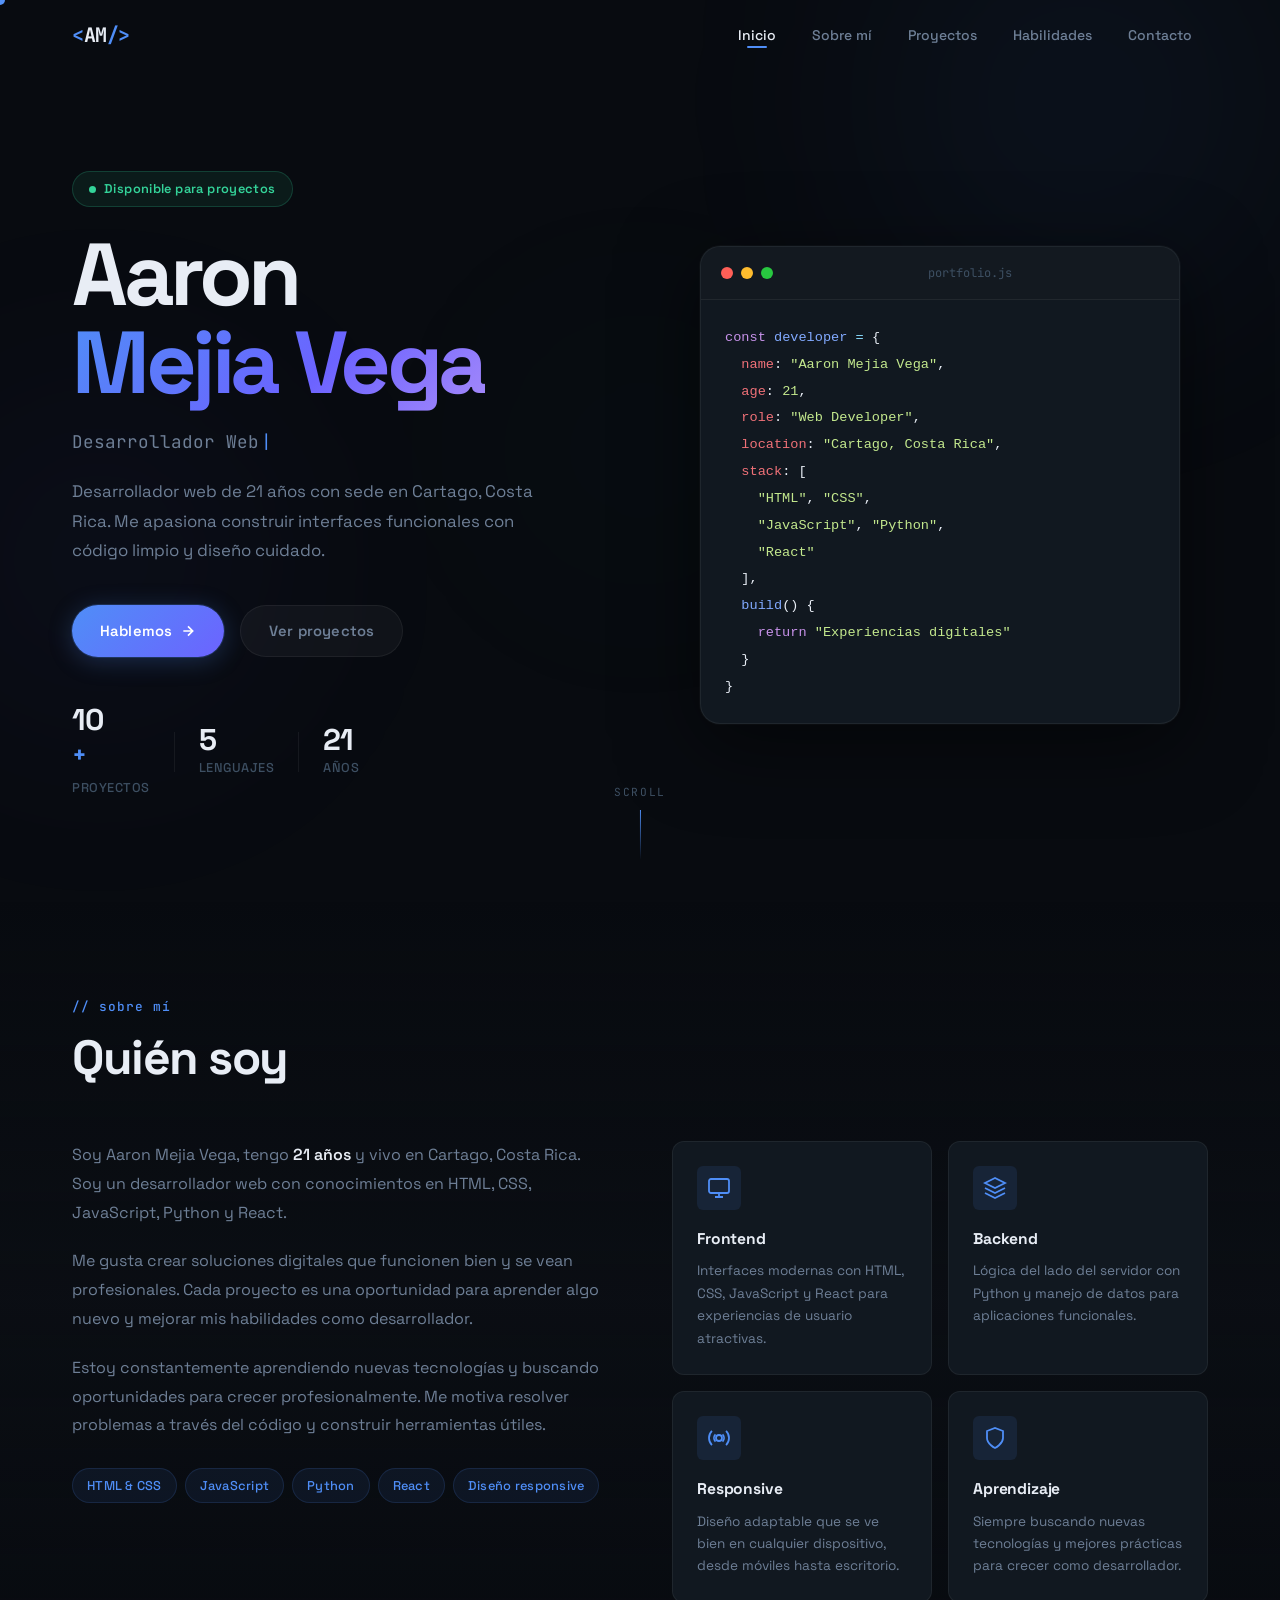
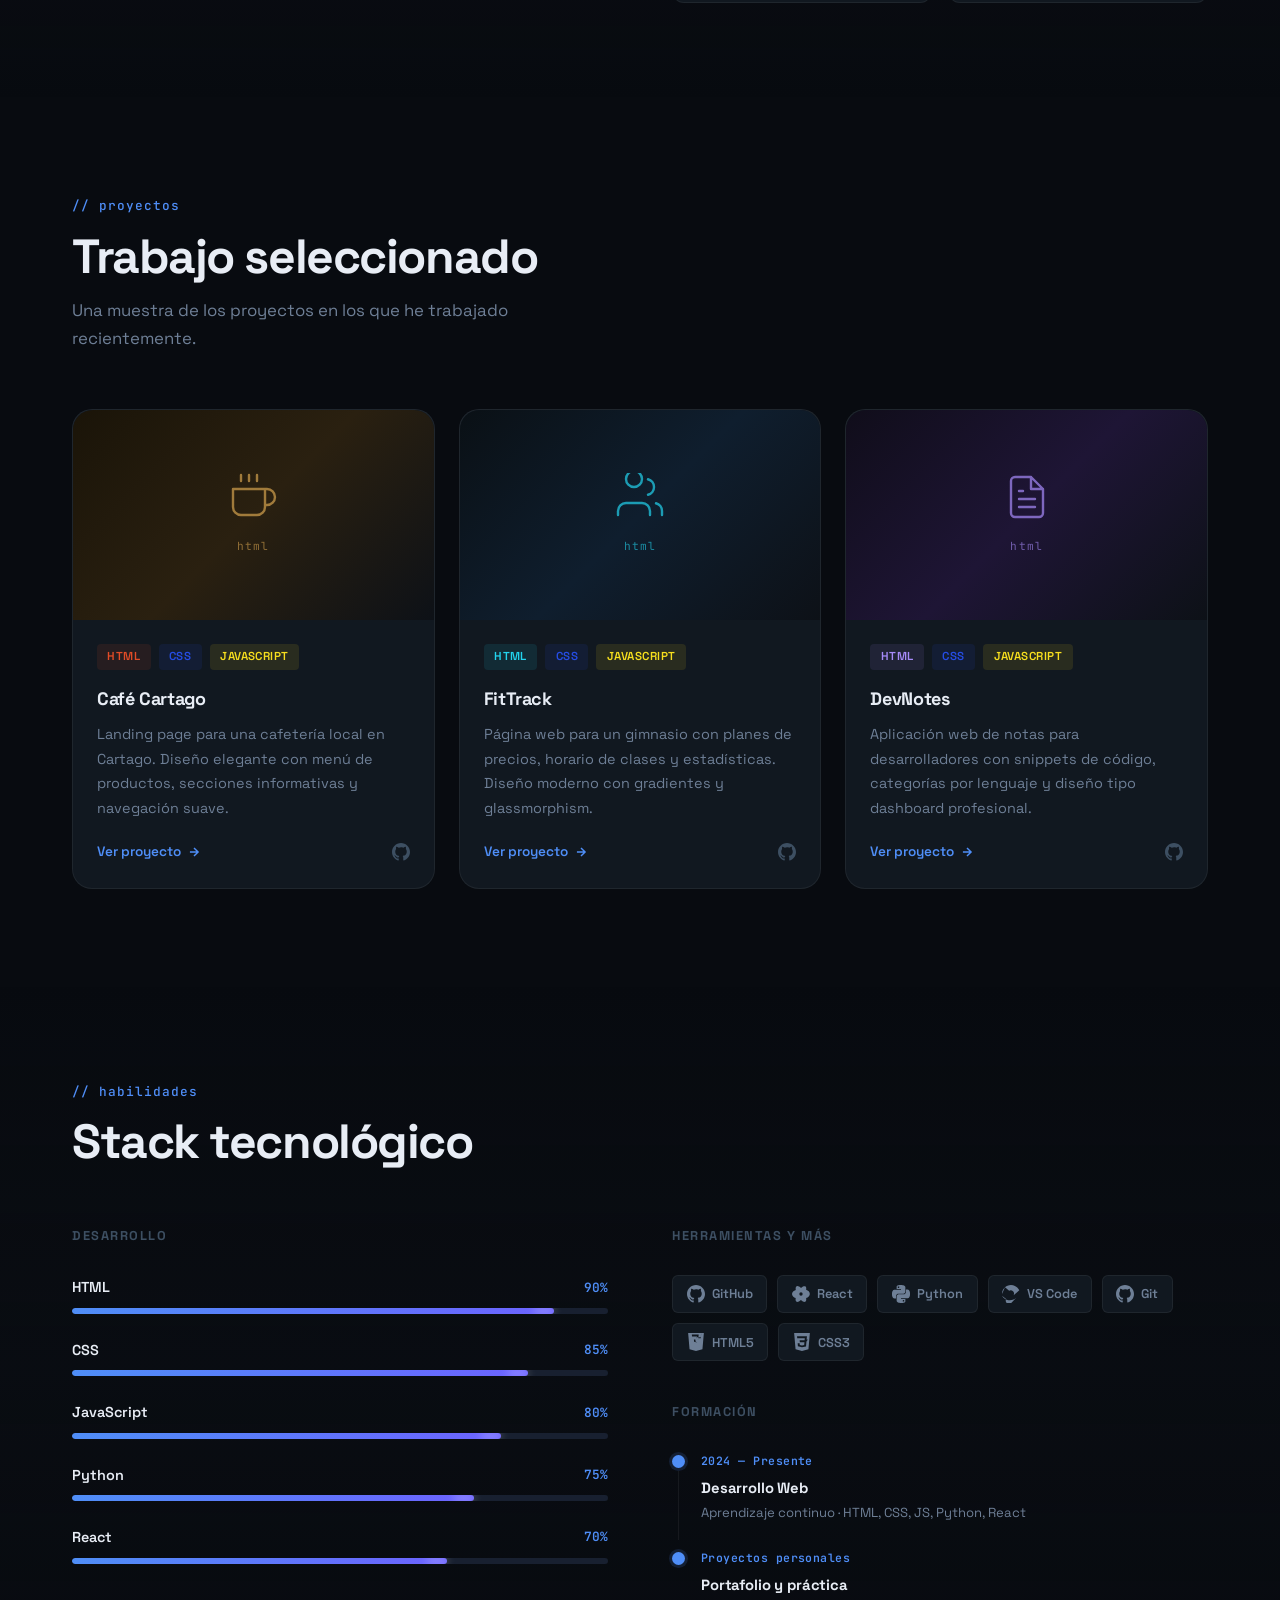
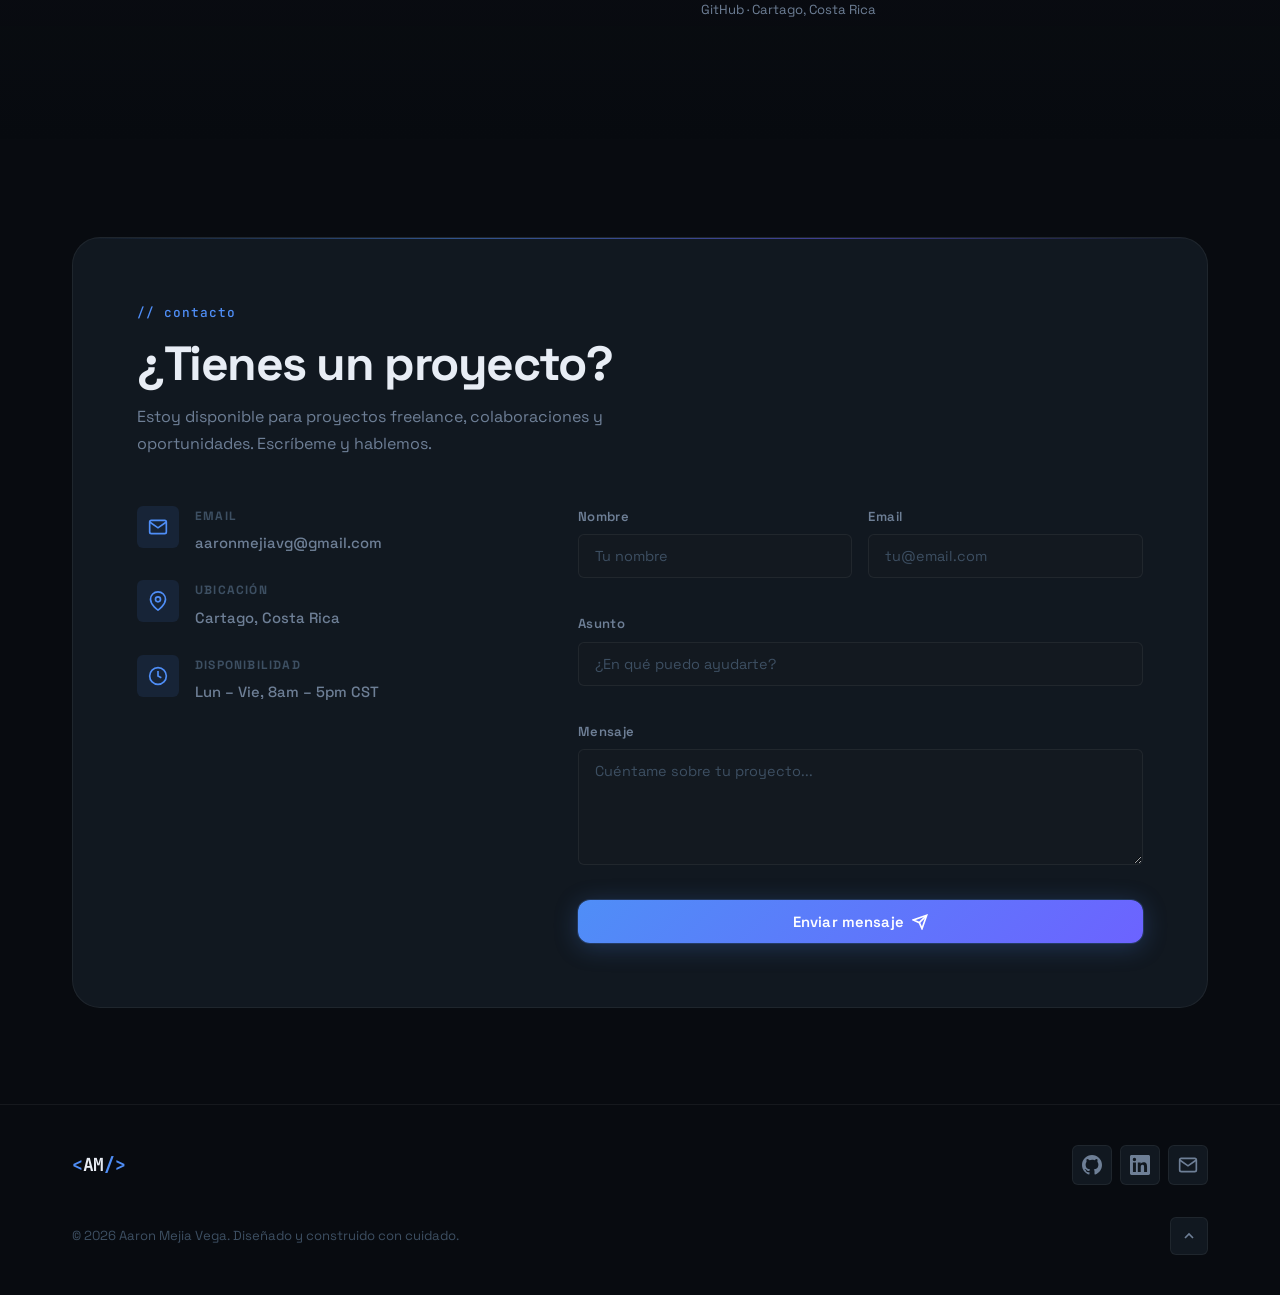
==== index.html @ 4cb300b3 "Add files via upload" ====
<!DOCTYPE html>
<html lang="es">
<head>
  <meta charset="UTF-8" />
  <meta name="viewport" content="width=device-width, initial-scale=1.0" />
  <meta name="description" content="Portafolio profesional de Aaron Mejia Vega — Desarrollador Web con experiencia en HTML, CSS, JavaScript, Python y React." />
  <meta property="og:title" content="Aaron Mejia Vega — Desarrollador Web" />
  <meta property="og:description" content="Portafolio profesional de Aaron Mejia Vega — Desarrollador Web." />
  <meta property="og:type" content="website" />
  <title>Aaron Mejia Vega — Desarrollador Web</title>
  <link rel="preconnect" href="https://fonts.googleapis.com" />
  <link rel="preconnect" href="https://fonts.gstatic.com" crossorigin />
  <link href="https://fonts.googleapis.com/css2?family=Space+Grotesk:wght@300;400;500;600;700&family=JetBrains+Mono:wght@400;500;700&display=swap" rel="stylesheet" />
  <link rel="stylesheet" href="styles.css" />
</head>
<body>

  <div class="cursor" id="cursor"></div>
  <div class="cursor-trail" id="cursorTrail"></div>

  <div class="bg-orbs" aria-hidden="true">
    <div class="orb orb-1"></div>
    <div class="orb orb-2"></div>
    <div class="orb orb-3"></div>
  </div>

  <nav class="navbar" id="navbar">
    <div class="nav-container">
      <a href="#inicio" class="nav-logo">
        <span class="logo-bracket">&lt;</span>AM<span class="logo-bracket">/&gt;</span>
      </a>
      <button class="nav-toggle" id="navToggle" aria-label="Abrir menú">
        <span></span><span></span><span></span>
      </button>
      <ul class="nav-links" id="navLinks">
        <li><a href="#inicio" class="nav-link active" data-section="inicio">Inicio</a></li>
        <li><a href="#sobre-mi" class="nav-link" data-section="sobre-mi">Sobre mí</a></li>
        <li><a href="#proyectos" class="nav-link" data-section="proyectos">Proyectos</a></li>
        <li><a href="#habilidades" class="nav-link" data-section="habilidades">Habilidades</a></li>
        <li><a href="#contacto" class="nav-link" data-section="contacto">Contacto</a></li>
      </ul>
    </div>
  </nav>

  <section class="hero" id="inicio">
    <div class="hero-content">
      <div class="hero-badge reveal-up" style="--delay: 0.1s">
        <span class="badge-dot"></span>
        Disponible para proyectos
      </div>
      <h1 class="hero-title reveal-up" style="--delay: 0.2s">
        Aaron<br />
        <span class="gradient-text">Mejia Vega</span>
      </h1>
      <p class="hero-subtitle reveal-up" style="--delay: 0.35s">
        <span class="typed-text" id="typedText"></span>
        <span class="cursor-blink">|</span>
      </p>
      <p class="hero-description reveal-up" style="--delay: 0.5s">
        Desarrollador web de 21 años con sede en Cartago, Costa Rica. Me apasiona construir interfaces funcionales con código limpio y diseño cuidado.
      </p>
      <div class="hero-actions reveal-up" style="--delay: 0.65s">
        <a href="#contacto" class="btn btn-primary">
          <span>Hablemos</span>
          <svg width="16" height="16" viewBox="0 0 24 24" fill="none" stroke="currentColor" stroke-width="2.5"><path d="M5 12h14M12 5l7 7-7 7"/></svg>
        </a>
        <a href="#proyectos" class="btn btn-ghost">Ver proyectos</a>
      </div>
      <div class="hero-stats reveal-up" style="--delay: 0.8s">
        <div class="stat">
          <span class="stat-number" data-target="10">0</span><span class="stat-plus">+</span>
          <span class="stat-label">Proyectos</span>
        </div>
        <div class="stat-divider"></div>
        <div class="stat">
          <span class="stat-number" data-target="5">0</span>
          <span class="stat-label">Lenguajes</span>
        </div>
        <div class="stat-divider"></div>
        <div class="stat">
          <span class="stat-number" data-target="21">0</span>
          <span class="stat-label">Años</span>
        </div>
      </div>
    </div>
    <div class="hero-visual reveal-right" style="--delay: 0.3s">
      <div class="code-window">
        <div class="window-bar">
          <span class="window-dot red"></span>
          <span class="window-dot yellow"></span>
          <span class="window-dot green"></span>
          <span class="window-title">portfolio.js</span>
        </div>
        <div class="window-body">
          <pre class="code-block"><code><span class="code-kw">const</span> <span class="code-var">developer</span> <span class="code-op">=</span> {
  <span class="code-key">name</span>: <span class="code-str">"Aaron Mejia Vega"</span>,
  <span class="code-key">age</span>: <span class="code-str">21</span>,
  <span class="code-key">role</span>: <span class="code-str">"Web Developer"</span>,
  <span class="code-key">location</span>: <span class="code-str">"Cartago, Costa Rica"</span>,
  <span class="code-key">stack</span>: [
    <span class="code-str">"HTML"</span>, <span class="code-str">"CSS"</span>,
    <span class="code-str">"JavaScript"</span>, <span class="code-str">"Python"</span>,
    <span class="code-str">"React"</span>
  ],
  <span class="code-fn">build</span>() {
    <span class="code-kw">return</span> <span class="code-str">"Experiencias digitales"</span>
  }
}</code></pre>
        </div>
      </div>
    </div>
    <div class="hero-scroll-indicator" aria-hidden="true">
      <span>Scroll</span>
      <div class="scroll-line"></div>
    </div>
  </section>

  <section class="about section" id="sobre-mi">
    <div class="container">
      <div class="section-header reveal-up">
        <span class="section-tag">// sobre mí</span>
        <h2 class="section-title">Quién soy</h2>
      </div>
      <div class="about-grid">
        <div class="about-text reveal-left">
          <p>
            Soy Aaron Mejia Vega, tengo <strong>21 años</strong> y vivo en Cartago, Costa Rica. Soy un desarrollador web con conocimientos en HTML, CSS, JavaScript, Python y React.
          </p>
          <p>
            Me gusta crear soluciones digitales que funcionen bien y se vean profesionales. Cada proyecto es una oportunidad para aprender algo nuevo y mejorar mis habilidades como desarrollador.
          </p>
          <p>
            Estoy constantemente aprendiendo nuevas tecnologías y buscando oportunidades para crecer profesionalmente. Me motiva resolver problemas a través del código y construir herramientas útiles.
          </p>
          <div class="about-tags">
            <span class="tag">HTML & CSS</span>
            <span class="tag">JavaScript</span>
            <span class="tag">Python</span>
            <span class="tag">React</span>
            <span class="tag">Diseño responsive</span>
          </div>
        </div>
        <div class="about-cards reveal-right">
          <div class="about-card">
            <div class="about-card-icon">
              <svg width="24" height="24" viewBox="0 0 24 24" fill="none" stroke="currentColor" stroke-width="1.8"><rect x="2" y="3" width="20" height="14" rx="2"/><path d="M8 21h8M12 17v4"/></svg>
            </div>
            <h3>Frontend</h3>
            <p>Interfaces modernas con HTML, CSS, JavaScript y React para experiencias de usuario atractivas.</p>
          </div>
          <div class="about-card">
            <div class="about-card-icon">
              <svg width="24" height="24" viewBox="0 0 24 24" fill="none" stroke="currentColor" stroke-width="1.8"><path d="M12 2L2 7l10 5 10-5-10-5z"/><path d="M2 17l10 5 10-5"/><path d="M2 12l10 5 10-5"/></svg>
            </div>
            <h3>Backend</h3>
            <p>Lógica del lado del servidor con Python y manejo de datos para aplicaciones funcionales.</p>
          </div>
          <div class="about-card">
            <div class="about-card-icon">
              <svg width="24" height="24" viewBox="0 0 24 24" fill="none" stroke="currentColor" stroke-width="1.8"><circle cx="12" cy="12" r="3"/><path d="M19.07 4.93a10 10 0 0 1 0 14.14M4.93 4.93a10 10 0 0 0 0 14.14M15.54 8.46a5 5 0 0 1 0 7.07M8.46 8.46a5 5 0 0 0 0 7.07"/></svg>
            </div>
            <h3>Responsive</h3>
            <p>Diseño adaptable que se ve bien en cualquier dispositivo, desde móviles hasta escritorio.</p>
          </div>
          <div class="about-card">
            <div class="about-card-icon">
              <svg width="24" height="24" viewBox="0 0 24 24" fill="none" stroke="currentColor" stroke-width="1.8"><path d="M12 22s8-4 8-10V5l-8-3-8 3v7c0 6 8 10 8 10z"/></svg>
            </div>
            <h3>Aprendizaje</h3>
            <p>Siempre buscando nuevas tecnologías y mejores prácticas para crecer como desarrollador.</p>
          </div>
        </div>
      </div>
    </div>
  </section>

  <section class="projects section" id="proyectos">
    <div class="container">
      <div class="section-header reveal-up">
        <span class="section-tag">// proyectos</span>
        <h2 class="section-title">Trabajo seleccionado</h2>
        <p class="section-desc">Una muestra de los proyectos en los que he trabajado recientemente.</p>
      </div>
      <div class="projects-grid" id="projectsGrid"></div>
    </div>
  </section>

  <section class="skills section" id="habilidades">
    <div class="container">
      <div class="section-header reveal-up">
        <span class="section-tag">// habilidades</span>
        <h2 class="section-title">Stack tecnológico</h2>
      </div>
      <div class="skills-layout">
        <div class="skills-bars reveal-left">
          <h3 class="skills-group-title">Desarrollo</h3>
          <div class="skill-item">
            <div class="skill-info">
              <span class="skill-name">HTML</span>
              <span class="skill-pct">90%</span>
            </div>
            <div class="skill-bar"><div class="skill-fill" data-width="90"></div></div>
          </div>
          <div class="skill-item">
            <div class="skill-info">
              <span class="skill-name">CSS</span>
              <span class="skill-pct">85%</span>
            </div>
            <div class="skill-bar"><div class="skill-fill" data-width="85"></div></div>
          </div>
          <div class="skill-item">
            <div class="skill-info">
              <span class="skill-name">JavaScript</span>
              <span class="skill-pct">80%</span>
            </div>
            <div class="skill-bar"><div class="skill-fill" data-width="80"></div></div>
          </div>
          <div class="skill-item">
            <div class="skill-info">
              <span class="skill-name">Python</span>
              <span class="skill-pct">75%</span>
            </div>
            <div class="skill-bar"><div class="skill-fill" data-width="75"></div></div>
          </div>
          <div class="skill-item">
            <div class="skill-info">
              <span class="skill-name">React</span>
              <span class="skill-pct">70%</span>
            </div>
            <div class="skill-bar"><div class="skill-fill" data-width="70"></div></div>
          </div>
        </div>
        <div class="skills-icons reveal-right">
          <h3 class="skills-group-title">Herramientas y más</h3>
          <div class="tools-grid">
            <div class="tool-chip">
              <svg width="18" height="18" viewBox="0 0 24 24" fill="currentColor"><path d="M11.998 0C5.373 0 0 5.373 0 12c0 5.303 3.438 9.8 8.207 11.387.6.113.793-.261.793-.577v-2.234c-3.338.726-4.033-1.416-4.033-1.416-.546-1.387-1.333-1.756-1.333-1.756-1.089-.745.083-.729.083-.729 1.205.084 1.839 1.237 1.839 1.237 1.07 1.834 2.807 1.304 3.492.997.107-.775.418-1.305.762-1.604-2.665-.305-5.467-1.334-5.467-5.931 0-1.311.469-2.381 1.236-3.221-.124-.303-.535-1.524.117-3.176 0 0 1.008-.322 3.301 1.23A11.509 11.509 0 0 1 12 5.803c1.02.005 2.047.138 3.006.404 2.291-1.552 3.297-1.23 3.297-1.23.653 1.653.242 2.874.118 3.176.77.84 1.235 1.911 1.235 3.221 0 4.609-2.807 5.624-5.479 5.921.43.372.823 1.102.823 2.222v3.293c0 .319.192.694.801.576C20.566 21.797 24 17.3 24 12c0-6.627-5.373-12-12.002-12z"/></svg>
              GitHub
            </div>
            <div class="tool-chip">
              <svg width="18" height="18" viewBox="0 0 24 24" fill="currentColor"><path d="M14.23 12.004a2.236 2.236 0 0 1-2.235 2.236 2.236 2.236 0 0 1-2.236-2.236 2.236 2.236 0 0 1 2.235-2.236 2.236 2.236 0 0 1 2.236 2.236zm2.648-10.69c-1.346 0-3.107.96-4.888 2.622-1.78-1.653-3.541-2.602-4.887-2.602-.31 0-.6.063-.863.186-1.218.563-1.64 2.382-1.22 4.994C2.195 7.398 0 9.568 0 12.004c0 2.436 2.195 4.606 4.92 5.49-.42 2.613 0 4.43 1.22 4.995.263.123.553.186.863.186 1.346 0 3.107-.96 4.888-2.622 1.78 1.653 3.541 2.602 4.887 2.602.31 0 .6-.063.863-.186 1.218-.564 1.64-2.382 1.22-4.995 2.725-.884 4.92-3.054 4.92-5.49 0-2.436-2.195-4.606-4.92-5.49.42-2.612 0-4.43-1.22-4.994a1.906 1.906 0 0 0-.863-.186z"/></svg>
              React
            </div>
            <div class="tool-chip">
              <svg width="18" height="18" viewBox="0 0 24 24" fill="currentColor"><path d="M14.25.18l.9.2.73.26.59.3.45.32.34.34.25.34.16.33.1.3.04.26.02.2-.01.13V8.5l-.05.63-.13.55-.21.46-.26.38-.3.31-.33.25-.35.19-.35.14-.33.1-.3.07-.26.04-.21.02H8.77l-.69.05-.59.14-.5.22-.41.27-.33.32-.27.35-.2.36-.15.37-.1.35-.07.32-.04.27-.02.21v3.06H3.17l-.21-.03-.28-.07-.32-.12-.35-.18-.36-.26-.36-.36-.35-.46-.32-.59-.28-.73-.21-.88-.14-1.05-.05-1.23.06-1.22.16-1.04.24-.87.32-.71.36-.57.4-.44.42-.33.42-.24.4-.16.36-.1.32-.05.24-.01h.16l.06.01h8.16v-.83H6.18l-.01-2.75-.02-.37.05-.34.11-.31.17-.28.25-.26.31-.23.38-.2.44-.18.51-.15.58-.12.64-.1.71-.06.77-.04.84-.02 1.27.05zm-6.3 1.98l-.23.33-.08.41.08.41.23.34.33.22.41.09.41-.09.33-.22.23-.34.08-.41-.08-.41-.23-.33-.33-.22-.41-.09-.41.09zm13.09 3.95l.28.06.32.12.35.18.36.27.36.35.35.47.32.59.28.73.21.88.14 1.04.05 1.23-.06 1.23-.16 1.04-.24.86-.32.71-.36.57-.4.45-.42.33-.42.24-.4.16-.36.09-.32.05-.24.02-.16-.01h-8.22v.82h5.84l.01 2.76.02.36-.05.34-.11.31-.17.29-.25.25-.31.24-.38.2-.44.17-.51.15-.58.13-.64.09-.71.07-.77.04-.84.01-1.27-.04-1.07-.14-.9-.2-.73-.25-.59-.3-.45-.33-.34-.34-.25-.34-.16-.33-.1-.3-.04-.25-.02-.2.01-.13v-5.34l.05-.64.13-.54.21-.46.26-.38.3-.32.33-.24.35-.2.35-.14.33-.1.3-.06.26-.04.21-.02.13-.01h5.84l.69-.05.59-.14.5-.21.41-.28.33-.32.27-.35.2-.36.15-.36.1-.35.07-.32.04-.28.02-.21V6.07h2.09l.14.01zm-6.47 14.25l-.23.33-.08.41.08.41.23.33.33.23.41.08.41-.08.33-.23.23-.33.08-.41-.08-.41-.23-.33-.33-.23-.41-.08-.41.08z"/></svg>
              Python
            </div>
            <div class="tool-chip">
              <svg width="18" height="18" viewBox="0 0 24 24" fill="currentColor"><path d="M0 12C0 5.373 5.373 0 12 0c4.873 0 9.067 2.904 11.08 7.077l-7.58 6.548a4.5 4.5 0 0 0-5.986-6.084l-5.514-4.54zm.02 2.186l5.509 4.537a4.5 4.5 0 0 0 5.986 6.092L19.075 16.86A12 12 0 0 1 0 14.186z"/></svg>
              VS Code
            </div>
            <div class="tool-chip">
              <svg width="18" height="18" viewBox="0 0 24 24" fill="currentColor"><path d="M12 0C5.374 0 0 5.373 0 12c0 5.302 3.438 9.8 8.207 11.387.599.111.793-.261.793-.577v-2.234c-3.338.726-4.033-1.416-4.033-1.416-.546-1.387-1.333-1.756-1.333-1.756-1.089-.745.083-.729.083-.729 1.205.084 1.839 1.237 1.839 1.237 1.07 1.834 2.807 1.304 3.492.997.107-.775.418-1.305.762-1.604-2.665-.305-5.467-1.334-5.467-5.931 0-1.311.469-2.381 1.236-3.221-.124-.303-.535-1.524.117-3.176 0 0 1.008-.322 3.301 1.23A11.509 11.509 0 0 1 12 5.803c1.02.005 2.047.138 3.006.404 2.291-1.552 3.297-1.23 3.297-1.23.653 1.653.242 2.874.118 3.176.77.84 1.235 1.911 1.235 3.221 0 4.609-2.807 5.624-5.479 5.921.43.372.823 1.102.823 2.222v3.293c0 .319.192.694.801.576C20.566 21.797 24 17.3 24 12c0-6.627-5.373-12-12-12z"/></svg>
              Git
            </div>
            <div class="tool-chip">
              <svg width="18" height="18" viewBox="0 0 24 24" fill="currentColor"><path d="M1.5 0h21l-1.91 21.563L11.977 24l-8.564-2.438L1.5 0zm7.031 9.75l-.232-2.718 10.059.003.07-.757.519-5.773-.076-.054H6.312l.373 4.05h6.65l-.272 2.97H9.091l.365 4.326 2.562.694.026-.008 2.643-.731.271-3.287h-4.032l-.126-1.485 4.312.001.462-5.03H5.186l-.19-2.216H18.932l-.082.91-.454 5.106H12.79l.213 2.41 2.985.825 2.943-.825.349-3.89h1.894l-.648 7.343-4.538 1.272-4.526-1.272-.278-3.1H9.091z"/></svg>
              HTML5
            </div>
            <div class="tool-chip">
              <svg width="18" height="18" viewBox="0 0 24 24" fill="currentColor"><path d="M1.5 0h21l-1.91 21.563L11.977 24l-8.565-2.438L1.5 0zm17.09 4.413L5.41 4.41l.213 2.622 10.125.002-.255 2.716h-6.64l.24 2.573h6.182l-.366 3.523-2.91.804-2.956-.81-.188-2.11h-2.61l.29 3.855L12 19.002l5.355-1.12.564-6.468 1.055-1.196.2-2.268-1.054 1.093z"/></svg>
              CSS3
            </div>
          </div>
          <div class="experience-timeline">
            <h3 class="skills-group-title" style="margin-top: 2rem;">Formación</h3>
            <div class="timeline-item">
              <div class="timeline-dot"></div>
              <div class="timeline-content">
                <span class="timeline-date">2024 — Presente</span>
                <h4>Desarrollo Web</h4>
                <p>Aprendizaje continuo · HTML, CSS, JS, Python, React</p>
              </div>
            </div>
            <div class="timeline-item">
              <div class="timeline-dot"></div>
              <div class="timeline-content">
                <span class="timeline-date">Proyectos personales</span>
                <h4>Portafolio y práctica</h4>
                <p>GitHub · Cartago, Costa Rica</p>
              </div>
            </div>
          </div>
        </div>
      </div>
    </div>
  </section>

  <section class="contact section" id="contacto">
    <div class="container">
      <div class="contact-wrapper reveal-up">
        <div class="contact-header">
          <span class="section-tag">// contacto</span>
          <h2 class="section-title">¿Tienes un proyecto?</h2>
          <p class="contact-desc">Estoy disponible para proyectos freelance, colaboraciones y oportunidades. Escríbeme y hablemos.</p>
        </div>
        <div class="contact-grid">
          <div class="contact-info">
            <div class="contact-item">
              <div class="contact-icon">
                <svg width="20" height="20" viewBox="0 0 24 24" fill="none" stroke="currentColor" stroke-width="2"><path d="M4 4h16c1.1 0 2 .9 2 2v12c0 1.1-.9 2-2 2H4c-1.1 0-2-.9-2-2V6c0-1.1.9-2 2-2z"/><polyline points="22,6 12,13 2,6"/></svg>
              </div>
              <div>
                <span class="contact-label">Email</span>
                <a href="mailto:aaronmejiavg@gmail.com" class="contact-value">aaronmejiavg@gmail.com</a>
              </div>
            </div>
            <div class="contact-item">
              <div class="contact-icon">
                <svg width="20" height="20" viewBox="0 0 24 24" fill="none" stroke="currentColor" stroke-width="2"><path d="M21 10c0 7-9 13-9 13s-9-6-9-13a9 9 0 0 1 18 0z"/><circle cx="12" cy="10" r="3"/></svg>
              </div>
              <div>
                <span class="contact-label">Ubicación</span>
                <span class="contact-value">Cartago, Costa Rica</span>
              </div>
            </div>
            <div class="contact-item">
              <div class="contact-icon">
                <svg width="20" height="20" viewBox="0 0 24 24" fill="none" stroke="currentColor" stroke-width="2"><circle cx="12" cy="12" r="10"/><polyline points="12 6 12 12 16 14"/></svg>
              </div>
              <div>
                <span class="contact-label">Disponibilidad</span>
                <span class="contact-value">Lun – Vie, 8am – 5pm CST</span>
              </div>
            </div>
          </div>
          <form class="contact-form" id="contactForm" novalidate>
            <div class="form-row">
              <div class="form-group">
                <label for="name">Nombre</label>
                <input type="text" id="name" name="name" placeholder="Tu nombre" required />
                <span class="field-error" id="nameError"></span>
              </div>
              <div class="form-group">
                <label for="email">Email</label>
                <input type="email" id="email" name="email" placeholder="tu@email.com" required />
                <span class="field-error" id="emailError"></span>
              </div>
            </div>
            <div class="form-group">
              <label for="subject">Asunto</label>
              <input type="text" id="subject" name="subject" placeholder="¿En qué puedo ayudarte?" required />
              <span class="field-error" id="subjectError"></span>
            </div>
            <div class="form-group">
              <label for="message">Mensaje</label>
              <textarea id="message" name="message" rows="5" placeholder="Cuéntame sobre tu proyecto..." required></textarea>
              <span class="field-error" id="messageError"></span>
            </div>
            <button type="submit" class="btn btn-primary btn-full" id="submitBtn">
              <span>Enviar mensaje</span>
              <svg width="16" height="16" viewBox="0 0 24 24" fill="none" stroke="currentColor" stroke-width="2.5"><line x1="22" y1="2" x2="11" y2="13"/><polygon points="22 2 15 22 11 13 2 9 22 2"/></svg>
            </button>
            <div class="form-success" id="formSuccess">
              <svg width="20" height="20" viewBox="0 0 24 24" fill="none" stroke="currentColor" stroke-width="2.5"><polyline points="20 6 9 17 4 12"/></svg>
              Mensaje enviado — te respondo pronto.
            </div>
          </form>
        </div>
      </div>
    </div>
  </section>

  <footer class="footer">
    <div class="container">
      <div class="footer-top">
        <a href="#inicio" class="nav-logo footer-logo">
          <span class="logo-bracket">&lt;</span>AM<span class="logo-bracket">/&gt;</span>
        </a>
        <div class="footer-socials">
          <a href="https://github.com/MercuGmes" target="_blank" rel="noopener noreferrer" class="social-link" aria-label="GitHub">
            <svg width="20" height="20" viewBox="0 0 24 24" fill="currentColor"><path d="M11.998 0C5.373 0 0 5.373 0 12c0 5.303 3.438 9.8 8.207 11.387.6.113.793-.261.793-.577v-2.234c-3.338.726-4.033-1.416-4.033-1.416-.546-1.387-1.333-1.756-1.333-1.756-1.089-.745.083-.729.083-.729 1.205.084 1.839 1.237 1.839 1.237 1.07 1.834 2.807 1.304 3.492.997.107-.775.418-1.305.762-1.604-2.665-.305-5.467-1.334-5.467-5.931 0-1.311.469-2.381 1.236-3.221-.124-.303-.535-1.524.117-3.176 0 0 1.008-.322 3.301 1.23A11.509 11.509 0 0 1 12 5.803c1.02.005 2.047.138 3.006.404 2.291-1.552 3.297-1.23 3.297-1.23.653 1.653.242 2.874.118 3.176.77.84 1.235 1.911 1.235 3.221 0 4.609-2.807 5.624-5.479 5.921.43.372.823 1.102.823 2.222v3.293c0 .319.192.694.801.576C20.566 21.797 24 17.3 24 12c0-6.627-5.373-12-12.002-12z"/></svg>
          </a>
          <a href="https://www.linkedin.com/in/aaron-mejia-vega/" target="_blank" rel="noopener noreferrer" class="social-link" aria-label="LinkedIn">
            <svg width="20" height="20" viewBox="0 0 24 24" fill="currentColor"><path d="M20.447 20.452h-3.554v-5.569c0-1.328-.027-3.037-1.852-3.037-1.853 0-2.136 1.445-2.136 2.939v5.667H9.351V9h3.414v1.561h.046c.477-.9 1.637-1.85 3.37-1.85 3.601 0 4.267 2.37 4.267 5.455v6.286zM5.337 7.433a2.062 2.062 0 0 1-2.063-2.065 2.064 2.064 0 1 1 2.063 2.065zm1.782 13.019H3.555V9h3.564v11.452zM22.225 0H1.771C.792 0 0 .774 0 1.729v20.542C0 23.227.792 24 1.771 24h20.451C23.2 24 24 23.227 24 22.271V1.729C24 .774 23.2 0 22.222 0h.003z"/></svg>
          </a>
          <a href="mailto:aaronmejiavg@gmail.com" class="social-link" aria-label="Email">
            <svg width="20" height="20" viewBox="0 0 24 24" fill="none" stroke="currentColor" stroke-width="2"><path d="M4 4h16c1.1 0 2 .9 2 2v12c0 1.1-.9 2-2 2H4c-1.1 0-2-.9-2-2V6c0-1.1.9-2 2-2z"/><polyline points="22,6 12,13 2,6"/></svg>
          </a>
        </div>
      </div>
      <div class="footer-bottom">
        <p class="footer-copy">© 2026 Aaron Mejia Vega. Diseñado y construido con cuidado.</p>
        <a href="#inicio" class="back-to-top" id="backToTop" aria-label="Volver al inicio">
          <svg width="16" height="16" viewBox="0 0 24 24" fill="none" stroke="currentColor" stroke-width="2.5"><path d="M18 15l-6-6-6 6"/></svg>
        </a>
      </div>
    </div>
  </footer>

  <script src="script.js"></script>
</body>
</html>
---- styles.css ----
/* ========================================
   VARIABLES & RESET
======================================== */
:root {
  --bg: #080b10;
  --bg-2: #0d1117;
  --bg-3: #131920;
  --surface: #111820;
  --surface-2: #182030;
  --border: rgba(255, 255, 255, 0.06);
  --border-hover: rgba(255, 255, 255, 0.12);
  --text: #e8edf5;
  --text-muted: #6e7f96;
  --text-subtle: #3d4f62;
  --accent: #4f8ef7;
  --accent-2: #6c63ff;
  --accent-glow: rgba(79, 142, 247, 0.25);
  --accent-glow-2: rgba(108, 99, 255, 0.2);
  --green: #34d399;
  --font-sans: 'Space Grotesk', system-ui, sans-serif;
  --font-mono: 'JetBrains Mono', monospace;
  --radius-sm: 6px;
  --radius: 12px;
  --radius-lg: 20px;
  --radius-xl: 28px;
  --transition: 0.3s cubic-bezier(0.4, 0, 0.2, 1);
  --transition-spring: 0.5s cubic-bezier(0.34, 1.56, 0.64, 1);
  --nav-h: 70px;
}

*, *::before, *::after {
  box-sizing: border-box;
  margin: 0;
  padding: 0;
}

html {
  scroll-behavior: smooth;
  -webkit-text-size-adjust: 100%;
}

body {
  background-color: var(--bg);
  color: var(--text);
  font-family: var(--font-sans);
  font-size: 16px;
  line-height: 1.7;
  overflow-x: hidden;
  cursor: none;
}

@media (hover: none) and (pointer: coarse) {
  body { cursor: auto; }
}

a { color: inherit; text-decoration: none; }
img { max-width: 100%; display: block; }
button { font-family: inherit; cursor: none; }
ul { list-style: none; }

/* ========================================
   CUSTOM CURSOR
======================================== */
.cursor {
  position: fixed;
  width: 10px;
  height: 10px;
  background: var(--accent);
  border-radius: 50%;
  pointer-events: none;
  z-index: 9999;
  transform: translate(-50%, -50%);
  transition: width 0.2s, height 0.2s, background 0.2s, opacity 0.2s;
  mix-blend-mode: screen;
}

.cursor-trail {
  position: fixed;
  width: 36px;
  height: 36px;
  border: 1.5px solid rgba(79, 142, 247, 0.4);
  border-radius: 50%;
  pointer-events: none;
  z-index: 9998;
  transform: translate(-50%, -50%);
  transition: transform 0.15s ease, width 0.25s, height 0.25s, border-color 0.25s;
}

.cursor.hover {
  width: 14px;
  height: 14px;
  background: var(--accent-2);
}

.cursor-trail.hover {
  width: 52px;
  height: 52px;
  border-color: rgba(108, 99, 255, 0.5);
}

/* ========================================
   BACKGROUND ORBS
======================================== */
.bg-orbs {
  position: fixed;
  inset: 0;
  pointer-events: none;
  z-index: 0;
  overflow: hidden;
}

.orb {
  position: absolute;
  border-radius: 50%;
  filter: blur(120px);
  opacity: 0.5;
  animation: orbFloat 20s ease-in-out infinite;
}

.orb-1 {
  width: 600px;
  height: 600px;
  background: radial-gradient(circle, rgba(79, 142, 247, 0.18) 0%, transparent 70%);
  top: -200px;
  right: -100px;
  animation-delay: 0s;
  animation-duration: 22s;
}

.orb-2 {
  width: 500px;
  height: 500px;
  background: radial-gradient(circle, rgba(108, 99, 255, 0.15) 0%, transparent 70%);
  bottom: 10%;
  left: -150px;
  animation-delay: -8s;
  animation-duration: 26s;
}

.orb-3 {
  width: 400px;
  height: 400px;
  background: radial-gradient(circle, rgba(52, 211, 153, 0.08) 0%, transparent 70%);
  top: 50%;
  left: 50%;
  transform: translate(-50%, -50%);
  animation-delay: -15s;
  animation-duration: 30s;
}

@keyframes orbFloat {
  0%, 100% { transform: translate(0, 0) scale(1); }
  25% { transform: translate(30px, -40px) scale(1.05); }
  50% { transform: translate(-20px, 30px) scale(0.95); }
  75% { transform: translate(40px, 20px) scale(1.02); }
}

/* ========================================
   NAVBAR
======================================== */
.navbar {
  position: fixed;
  top: 0;
  left: 0;
  right: 0;
  z-index: 1000;
  height: var(--nav-h);
  display: flex;
  align-items: center;
  transition: background var(--transition), border-color var(--transition), box-shadow var(--transition);
}

.navbar.scrolled {
  background: rgba(8, 11, 16, 0.7);
  backdrop-filter: blur(20px) saturate(180%);
  -webkit-backdrop-filter: blur(20px) saturate(180%);
  border-bottom: 1px solid var(--border);
  box-shadow: 0 1px 40px rgba(0,0,0,0.4);
}

.nav-container {
  width: 100%;
  max-width: 1200px;
  margin: 0 auto;
  padding: 0 2rem;
  display: flex;
  align-items: center;
  justify-content: space-between;
}

.nav-logo {
  font-family: var(--font-mono);
  font-size: 1.25rem;
  font-weight: 700;
  color: var(--text);
  letter-spacing: -0.02em;
  transition: color var(--transition);
}

.nav-logo:hover { color: var(--accent); }

.logo-bracket {
  color: var(--accent);
}

.nav-links {
  display: flex;
  align-items: center;
  gap: 0.25rem;
}

.nav-link {
  font-size: 0.875rem;
  font-weight: 500;
  color: var(--text-muted);
  padding: 0.5rem 1rem;
  border-radius: var(--radius-sm);
  transition: color var(--transition), background var(--transition);
  position: relative;
}

.nav-link::after {
  content: '';
  position: absolute;
  bottom: 4px;
  left: 50%;
  transform: translateX(-50%);
  width: 0;
  height: 2px;
  background: var(--accent);
  border-radius: 2px;
  transition: width var(--transition);
}

.nav-link:hover,
.nav-link.active {
  color: var(--text);
}

.nav-link.active::after {
  width: 20px;
}

.nav-toggle {
  display: none;
  flex-direction: column;
  gap: 5px;
  background: none;
  border: none;
  padding: 6px;
}

.nav-toggle span {
  display: block;
  width: 22px;
  height: 2px;
  background: var(--text);
  border-radius: 2px;
  transition: var(--transition);
}

.nav-toggle.open span:nth-child(1) { transform: rotate(45deg) translate(5px, 5px); }
.nav-toggle.open span:nth-child(2) { opacity: 0; transform: scaleX(0); }
.nav-toggle.open span:nth-child(3) { transform: rotate(-45deg) translate(5px, -5px); }

/* ========================================
   BUTTONS
======================================== */
.btn {
  display: inline-flex;
  align-items: center;
  gap: 8px;
  padding: 0.75rem 1.75rem;
  border-radius: 50px;
  font-family: var(--font-sans);
  font-size: 0.925rem;
  font-weight: 600;
  border: none;
  cursor: none;
  transition: all var(--transition);
  position: relative;
  overflow: hidden;
  white-space: nowrap;
  letter-spacing: 0.01em;
}

.btn::before {
  content: '';
  position: absolute;
  inset: 0;
  background: rgba(255,255,255,0);
  transition: background var(--transition);
}

.btn:hover::before {
  background: rgba(255,255,255,0.06);
}

.btn-primary {
  background: linear-gradient(135deg, var(--accent) 0%, var(--accent-2) 100%);
  color: #fff;
  box-shadow: 0 4px 24px var(--accent-glow), 0 0 0 1px rgba(79, 142, 247, 0.2);
}

.btn-primary:hover {
  transform: translateY(-2px);
  box-shadow: 0 8px 32px var(--accent-glow), 0 0 0 1px rgba(79, 142, 247, 0.3);
}

.btn-primary:active { transform: translateY(0); }

.btn-ghost {
  background: rgba(255,255,255,0.04);
  color: var(--text-muted);
  border: 1px solid var(--border);
}

.btn-ghost:hover {
  background: rgba(255,255,255,0.08);
  color: var(--text);
  border-color: var(--border-hover);
  transform: translateY(-2px);
}

.btn-full { width: 100%; justify-content: center; border-radius: var(--radius); }

/* ========================================
   CONTAINER & SECTIONS
======================================== */
.container {
  max-width: 1200px;
  margin: 0 auto;
  padding: 0 2rem;
  position: relative;
  z-index: 1;
}

.section {
  padding: 6rem 0;
  position: relative;
}

.section-header {
  margin-bottom: 3.5rem;
}

.section-tag {
  font-family: var(--font-mono);
  font-size: 0.8rem;
  color: var(--accent);
  font-weight: 500;
  letter-spacing: 0.08em;
  display: block;
  margin-bottom: 0.75rem;
}

.section-title {
  font-size: clamp(2rem, 4vw, 3rem);
  font-weight: 700;
  color: var(--text);
  line-height: 1.15;
  letter-spacing: -0.03em;
}

.section-desc {
  margin-top: 0.75rem;
  color: var(--text-muted);
  font-size: 1.05rem;
  max-width: 500px;
}

/* ========================================
   REVEAL ANIMATIONS
======================================== */
.reveal-up,
.reveal-left,
.reveal-right {
  opacity: 0;
  transition: opacity 0.7s ease, transform 0.7s cubic-bezier(0.25, 0.46, 0.45, 0.94);
  transition-delay: var(--delay, 0s);
}

.reveal-up { transform: translateY(40px); }
.reveal-left { transform: translateX(-40px); }
.reveal-right { transform: translateX(40px); }

.reveal-up.visible,
.reveal-left.visible,
.reveal-right.visible {
  opacity: 1;
  transform: translate(0);
}

/* ========================================
   GRADIENT TEXT
======================================== */
.gradient-text {
  background: linear-gradient(135deg, var(--accent) 0%, var(--accent-2) 60%, #a78bfa 100%);
  -webkit-background-clip: text;
  background-clip: text;
  -webkit-text-fill-color: transparent;
}

/* ========================================
   HERO
======================================== */
.hero {
  min-height: 100vh;
  display: grid;
  grid-template-columns: 1fr 1fr;
  gap: 4rem;
  align-items: center;
  padding: calc(var(--nav-h) + 3rem) 2rem 3rem;
  max-width: 1200px;
  margin: 0 auto;
  position: relative;
  z-index: 1;
}

.hero-badge {
  display: inline-flex;
  align-items: center;
  gap: 8px;
  background: rgba(52, 211, 153, 0.08);
  border: 1px solid rgba(52, 211, 153, 0.2);
  color: var(--green);
  padding: 0.4rem 1rem;
  border-radius: 50px;
  font-size: 0.8rem;
  font-weight: 600;
  letter-spacing: 0.03em;
  width: fit-content;
  margin-bottom: 1.5rem;
}

.badge-dot {
  width: 7px;
  height: 7px;
  background: var(--green);
  border-radius: 50%;
  animation: pulse 2s ease-in-out infinite;
}

@keyframes pulse {
  0%, 100% { opacity: 1; transform: scale(1); box-shadow: 0 0 0 0 rgba(52, 211, 153, 0.5); }
  50% { opacity: 0.8; transform: scale(0.95); box-shadow: 0 0 0 6px rgba(52, 211, 153, 0); }
}

.hero-title {
  font-size: clamp(3.5rem, 7vw, 5.5rem);
  font-weight: 800;
  letter-spacing: -0.05em;
  line-height: 1.0;
  margin-bottom: 1.25rem;
  color: var(--text);
}

.hero-subtitle {
  font-family: var(--font-mono);
  font-size: 1.1rem;
  color: var(--text-muted);
  margin-bottom: 1.25rem;
  min-height: 1.7em;
  display: flex;
  align-items: center;
  gap: 2px;
}

.cursor-blink {
  color: var(--accent);
  animation: blink 1s step-end infinite;
}

@keyframes blink {
  0%, 100% { opacity: 1; }
  50% { opacity: 0; }
}

.hero-description {
  color: var(--text-muted);
  font-size: 1.05rem;
  max-width: 480px;
  margin-bottom: 2.5rem;
  line-height: 1.75;
}

.hero-actions {
  display: flex;
  gap: 1rem;
  flex-wrap: wrap;
  margin-bottom: 3rem;
}

.hero-stats {
  display: flex;
  align-items: center;
  gap: 1.5rem;
}

.stat {
  display: flex;
  flex-direction: column;
}

.stat-number {
  font-size: 1.875rem;
  font-weight: 800;
  color: var(--text);
  letter-spacing: -0.04em;
  line-height: 1;
}

.stat-plus { color: var(--accent); font-weight: 800; font-size: 1.5rem; }

.stat-label {
  font-size: 0.8rem;
  color: var(--text-subtle);
  margin-top: 2px;
  font-weight: 500;
  letter-spacing: 0.04em;
  text-transform: uppercase;
}

.stat-divider {
  width: 1px;
  height: 40px;
  background: var(--border);
}

/* Code Window */
.hero-visual {
  display: flex;
  justify-content: center;
  align-items: center;
}

.code-window {
  background: var(--surface);
  border: 1px solid var(--border);
  border-radius: var(--radius-lg);
  overflow: hidden;
  width: 100%;
  max-width: 480px;
  box-shadow: 0 20px 80px rgba(0,0,0,0.5), 0 0 0 1px rgba(255,255,255,0.03), inset 0 1px 0 rgba(255,255,255,0.05);
  transition: transform var(--transition), box-shadow var(--transition);
}

.code-window:hover {
  transform: translateY(-4px) rotateX(2deg);
  box-shadow: 0 32px 100px rgba(0,0,0,0.6), 0 0 40px var(--accent-glow);
}

.window-bar {
  display: flex;
  align-items: center;
  gap: 8px;
  padding: 1rem 1.25rem;
  background: var(--bg-3);
  border-bottom: 1px solid var(--border);
}

.window-dot {
  width: 12px;
  height: 12px;
  border-radius: 50%;
}

.window-dot.red { background: #ff5f57; }
.window-dot.yellow { background: #febc2e; }
.window-dot.green { background: #28c840; }

.window-title {
  margin-left: auto;
  margin-right: auto;
  font-family: var(--font-mono);
  font-size: 0.75rem;
  color: var(--text-subtle);
}

.window-body {
  padding: 1.5rem;
}

.code-block {
  font-family: var(--font-mono);
  font-size: 0.85rem;
  line-height: 1.9;
  white-space: pre;
  overflow-x: auto;
}

.code-kw { color: #c792ea; }
.code-var { color: #82aaff; }
.code-op { color: #89ddff; }
.code-str { color: #c3e88d; }
.code-key { color: #f07178; }
.code-fn { color: #82aaff; }

.hero-scroll-indicator {
  position: absolute;
  bottom: 2.5rem;
  left: 50%;
  transform: translateX(-50%);
  display: flex;
  flex-direction: column;
  align-items: center;
  gap: 0.5rem;
  font-size: 0.7rem;
  letter-spacing: 0.15em;
  text-transform: uppercase;
  color: var(--text-subtle);
  font-family: var(--font-mono);
  animation: fadeInUp 1s ease 1.5s both;
}

.scroll-line {
  width: 1px;
  height: 50px;
  background: linear-gradient(to bottom, var(--accent), transparent);
  animation: scrollLineAnim 2s ease-in-out infinite;
}

@keyframes scrollLineAnim {
  0% { transform: scaleY(0); transform-origin: top; }
  50% { transform: scaleY(1); transform-origin: top; }
  51% { transform: scaleY(1); transform-origin: bottom; }
  100% { transform: scaleY(0); transform-origin: bottom; }
}

@keyframes fadeInUp {
  from { opacity: 0; transform: translate(-50%, 20px); }
  to { opacity: 1; transform: translate(-50%, 0); }
}

/* ========================================
   ABOUT
======================================== */
.about {
  background: linear-gradient(180deg, transparent 0%, rgba(13,17,23,0.5) 50%, transparent 100%);
}

.about-grid {
  display: grid;
  grid-template-columns: 1fr 1fr;
  gap: 4rem;
  align-items: start;
}

.about-text p {
  color: var(--text-muted);
  margin-bottom: 1.25rem;
  font-size: 1rem;
  line-height: 1.8;
}

.about-text strong {
  color: var(--text);
  font-weight: 600;
}

.about-tags {
  display: flex;
  flex-wrap: wrap;
  gap: 0.5rem;
  margin-top: 1.75rem;
}

.tag {
  font-size: 0.8rem;
  padding: 0.35rem 0.875rem;
  background: rgba(79, 142, 247, 0.08);
  border: 1px solid rgba(79, 142, 247, 0.15);
  border-radius: 50px;
  color: var(--accent);
  font-weight: 500;
  letter-spacing: 0.02em;
}

.about-cards {
  display: grid;
  grid-template-columns: 1fr 1fr;
  gap: 1rem;
}

.about-card {
  background: var(--surface);
  border: 1px solid var(--border);
  border-radius: var(--radius);
  padding: 1.5rem;
  transition: border-color var(--transition), transform var(--transition), box-shadow var(--transition);
}

.about-card:hover {
  border-color: rgba(79, 142, 247, 0.3);
  transform: translateY(-4px);
  box-shadow: 0 12px 40px rgba(0,0,0,0.3), 0 0 0 1px rgba(79, 142, 247, 0.1);
}

.about-card-icon {
  width: 44px;
  height: 44px;
  background: rgba(79, 142, 247, 0.1);
  border-radius: var(--radius-sm);
  display: flex;
  align-items: center;
  justify-content: center;
  margin-bottom: 1rem;
  color: var(--accent);
}

.about-card h3 {
  font-size: 0.975rem;
  font-weight: 700;
  color: var(--text);
  margin-bottom: 0.5rem;
  letter-spacing: -0.01em;
}

.about-card p {
  font-size: 0.85rem;
  color: var(--text-muted);
  line-height: 1.65;
}

/* ========================================
   PROJECTS
======================================== */
.projects-grid {
  display: grid;
  grid-template-columns: repeat(auto-fit, minmax(340px, 1fr));
  gap: 1.5rem;
}

.project-card {
  background: var(--surface);
  border: 1px solid var(--border);
  border-radius: var(--radius-lg);
  overflow: visible;
  transition: transform var(--transition), box-shadow var(--transition), border-color var(--transition);
  cursor: none;
  position: relative;
  transform-style: preserve-3d;
}

.project-card:hover {
  border-color: rgba(79, 142, 247, 0.25);
  box-shadow: 0 20px 60px rgba(0,0,0,0.4), 0 0 0 1px rgba(79, 142, 247, 0.08);
}

.project-image-wrap {
  position: relative;
  height: 210px;
  overflow: hidden;
  border-radius: var(--radius-lg) var(--radius-lg) 0 0;
}

.project-image {
  width: 100%;
  height: 100%;
  object-fit: cover;
  transition: transform 0.6s ease;
  display: block;
}

.project-card:hover .project-image {
  transform: scale(1.06);
}

.project-image-placeholder {
  width: 100%;
  height: 100%;
  display: flex;
  flex-direction: column;
  align-items: center;
  justify-content: center;
  gap: 1rem;
  transition: transform 0.6s ease;
}

.project-card:hover .project-image-placeholder {
  transform: scale(1.04);
}

.project-overlay {
  position: absolute;
  inset: 0;
  background: linear-gradient(to top, rgba(8,11,16,0.9) 0%, transparent 60%);
  opacity: 0;
  transition: opacity var(--transition);
  display: flex;
  align-items: flex-end;
  padding: 1.25rem;
}

.project-card:hover .project-overlay { opacity: 1; }

.project-link-overlay {
  display: inline-flex;
  align-items: center;
  gap: 6px;
  font-size: 0.85rem;
  font-weight: 600;
  color: #fff;
  background: rgba(255,255,255,0.1);
  backdrop-filter: blur(8px);
  padding: 0.5rem 1rem;
  border-radius: 50px;
  border: 1px solid rgba(255,255,255,0.15);
  transition: background var(--transition);
}

.project-link-overlay:hover { background: rgba(255,255,255,0.2); }

.project-body {
  padding: 1.5rem;
}

.project-tags {
  display: flex;
  gap: 0.5rem;
  flex-wrap: wrap;
  margin-bottom: 0.875rem;
}

.project-tag {
  font-size: 0.72rem;
  font-weight: 600;
  padding: 0.2rem 0.65rem;
  border-radius: 4px;
  letter-spacing: 0.04em;
  text-transform: uppercase;
}

.project-title {
  font-size: 1.125rem;
  font-weight: 700;
  color: var(--text);
  letter-spacing: -0.02em;
  margin-bottom: 0.5rem;
}

.project-desc {
  font-size: 0.9rem;
  color: var(--text-muted);
  line-height: 1.7;
  margin-bottom: 1.25rem;
}

.project-footer {
  display: flex;
  align-items: center;
  justify-content: space-between;
}

.project-btn {
  display: inline-flex;
  align-items: center;
  gap: 6px;
  font-size: 0.85rem;
  font-weight: 600;
  color: var(--accent);
  transition: gap var(--transition), color var(--transition);
  background: none;
  border: none;
  padding: 0;
  font-family: inherit;
}

.project-btn:hover { gap: 10px; color: #7eb2ff; }

.project-github {
  color: var(--text-subtle);
  display: flex;
  align-items: center;
  transition: color var(--transition);
}

.project-github:hover { color: var(--text-muted); }

/* ========================================
   SKILLS
======================================== */
.skills {
  background: linear-gradient(180deg, transparent 0%, rgba(13,17,23,0.3) 50%, transparent 100%);
}

.skills-layout {
  display: grid;
  grid-template-columns: 1fr 1fr;
  gap: 4rem;
}

.skills-group-title {
  font-size: 0.8rem;
  font-weight: 700;
  letter-spacing: 0.12em;
  text-transform: uppercase;
  color: var(--text-subtle);
  margin-bottom: 1.75rem;
}

.skill-item {
  margin-bottom: 1.5rem;
}

.skill-info {
  display: flex;
  justify-content: space-between;
  align-items: center;
  margin-bottom: 0.5rem;
}

.skill-name {
  font-size: 0.9rem;
  font-weight: 600;
  color: var(--text);
}

.skill-pct {
  font-family: var(--font-mono);
  font-size: 0.8rem;
  color: var(--accent);
  font-weight: 600;
}

.skill-bar {
  height: 6px;
  background: var(--surface-2);
  border-radius: 6px;
  overflow: hidden;
  position: relative;
}

.skill-fill {
  height: 100%;
  background: linear-gradient(90deg, var(--accent) 0%, var(--accent-2) 100%);
  border-radius: 6px;
  width: 0;
  transition: width 1.2s cubic-bezier(0.25, 0.46, 0.45, 0.94);
  position: relative;
}

.skill-fill::after {
  content: '';
  position: absolute;
  top: 0;
  right: 0;
  bottom: 0;
  width: 20px;
  background: rgba(255,255,255,0.3);
  filter: blur(4px);
}

.tools-grid {
  display: flex;
  flex-wrap: wrap;
  gap: 0.625rem;
  margin-bottom: 0;
}

.tool-chip {
  display: inline-flex;
  align-items: center;
  gap: 7px;
  font-size: 0.8rem;
  font-weight: 600;
  color: var(--text-muted);
  background: var(--surface);
  border: 1px solid var(--border);
  border-radius: var(--radius-sm);
  padding: 0.45rem 0.85rem;
  transition: all var(--transition);
}

.tool-chip:hover {
  color: var(--text);
  border-color: var(--border-hover);
  background: var(--surface-2);
  transform: translateY(-2px);
}

.experience-timeline {
  padding-top: 0.5rem;
}

.timeline-item {
  display: flex;
  gap: 1rem;
  margin-bottom: 1.5rem;
  position: relative;
}

.timeline-item:not(:last-child)::before {
  content: '';
  position: absolute;
  left: 6px;
  top: 20px;
  bottom: -16px;
  width: 1px;
  background: var(--border);
}

.timeline-dot {
  width: 13px;
  height: 13px;
  background: var(--accent);
  border-radius: 50%;
  flex-shrink: 0;
  margin-top: 4px;
  box-shadow: 0 0 0 3px rgba(79, 142, 247, 0.15);
}

.timeline-date {
  font-family: var(--font-mono);
  font-size: 0.72rem;
  color: var(--accent);
  font-weight: 600;
  letter-spacing: 0.04em;
  display: block;
  margin-bottom: 0.25rem;
}

.timeline-content h4 {
  font-size: 0.925rem;
  font-weight: 700;
  color: var(--text);
  letter-spacing: -0.01em;
}

.timeline-content p {
  font-size: 0.82rem;
  color: var(--text-muted);
  margin-top: 2px;
}

/* ========================================
   CONTACT
======================================== */
.contact-wrapper {
  background: var(--surface);
  border: 1px solid var(--border);
  border-radius: var(--radius-xl);
  padding: 4rem;
  position: relative;
  overflow: hidden;
}

.contact-wrapper::before {
  content: '';
  position: absolute;
  top: 0;
  left: 0;
  right: 0;
  height: 1px;
  background: linear-gradient(90deg, transparent, var(--accent), var(--accent-2), transparent);
  opacity: 0.5;
}

.contact-header {
  margin-bottom: 3rem;
}

.contact-desc {
  margin-top: 0.75rem;
  color: var(--text-muted);
  font-size: 1rem;
  max-width: 520px;
}

.contact-grid {
  display: grid;
  grid-template-columns: 1fr 1.5fr;
  gap: 4rem;
  align-items: start;
}

.contact-info {
  display: flex;
  flex-direction: column;
  gap: 1.5rem;
}

.contact-item {
  display: flex;
  gap: 1rem;
  align-items: flex-start;
}

.contact-icon {
  width: 42px;
  height: 42px;
  background: rgba(79, 142, 247, 0.1);
  border-radius: var(--radius-sm);
  display: flex;
  align-items: center;
  justify-content: center;
  color: var(--accent);
  flex-shrink: 0;
}

.contact-label {
  display: block;
  font-size: 0.75rem;
  font-weight: 700;
  letter-spacing: 0.1em;
  text-transform: uppercase;
  color: var(--text-subtle);
  margin-bottom: 3px;
}

.contact-value {
  font-size: 0.925rem;
  font-weight: 500;
  color: var(--text-muted);
  transition: color var(--transition);
}

a.contact-value:hover { color: var(--accent); }

/* Form */
.contact-form {
  display: flex;
  flex-direction: column;
  gap: 1rem;
}

.form-row {
  display: grid;
  grid-template-columns: 1fr 1fr;
  gap: 1rem;
}

.form-group {
  display: flex;
  flex-direction: column;
  gap: 0.4rem;
}

.form-group label {
  font-size: 0.82rem;
  font-weight: 600;
  color: var(--text-muted);
  letter-spacing: 0.03em;
}

.form-group input,
.form-group textarea {
  background: var(--bg-3);
  border: 1px solid var(--border);
  border-radius: var(--radius-sm);
  color: var(--text);
  font-family: var(--font-sans);
  font-size: 0.9rem;
  padding: 0.75rem 1rem;
  transition: border-color var(--transition), box-shadow var(--transition);
  resize: vertical;
  outline: none;
}

.form-group input::placeholder,
.form-group textarea::placeholder {
  color: var(--text-subtle);
}

.form-group input:focus,
.form-group textarea:focus {
  border-color: var(--accent);
  box-shadow: 0 0 0 3px rgba(79, 142, 247, 0.12);
}

.form-group input.error,
.form-group textarea.error {
  border-color: rgba(255, 80, 80, 0.5);
  box-shadow: 0 0 0 3px rgba(255, 80, 80, 0.08);
}

.field-error {
  font-size: 0.78rem;
  color: #ff6b6b;
  min-height: 1em;
  display: block;
}

.form-success {
  display: none;
  align-items: center;
  gap: 10px;
  font-size: 0.9rem;
  color: var(--green);
  background: rgba(52, 211, 153, 0.08);
  border: 1px solid rgba(52, 211, 153, 0.2);
  border-radius: var(--radius-sm);
  padding: 0.875rem 1rem;
  margin-top: 0.5rem;
}

.form-success.show { display: flex; }

/* ========================================
   FOOTER
======================================== */
.footer {
  border-top: 1px solid var(--border);
  padding: 2.5rem 0;
  position: relative;
  z-index: 1;
}

.footer-top {
  display: flex;
  align-items: center;
  justify-content: space-between;
  margin-bottom: 2rem;
}

.footer-logo {
  font-size: 1.125rem;
}

.footer-socials {
  display: flex;
  gap: 0.5rem;
}

.social-link {
  width: 40px;
  height: 40px;
  background: var(--surface);
  border: 1px solid var(--border);
  border-radius: var(--radius-sm);
  display: flex;
  align-items: center;
  justify-content: center;
  color: var(--text-muted);
  transition: all var(--transition);
}

.social-link:hover {
  background: rgba(79, 142, 247, 0.1);
  border-color: rgba(79, 142, 247, 0.3);
  color: var(--accent);
  transform: translateY(-2px);
}

.footer-bottom {
  display: flex;
  align-items: center;
  justify-content: space-between;
}

.footer-copy {
  font-size: 0.82rem;
  color: var(--text-subtle);
}

.back-to-top {
  width: 38px;
  height: 38px;
  background: var(--surface);
  border: 1px solid var(--border);
  border-radius: var(--radius-sm);
  display: flex;
  align-items: center;
  justify-content: center;
  color: var(--text-muted);
  transition: all var(--transition);
}

.back-to-top:hover {
  background: var(--accent);
  border-color: var(--accent);
  color: #fff;
  transform: translateY(-3px);
}

/* ========================================
   RESPONSIVE
======================================== */
@media (max-width: 1024px) {
  .hero {
    grid-template-columns: 1fr;
    text-align: center;
    padding-top: calc(var(--nav-h) + 2rem);
    gap: 3rem;
  }

  .hero-badge,
  .hero-description { margin-left: auto; margin-right: auto; }
  .hero-actions { justify-content: center; }
  .hero-stats { justify-content: center; }
  .hero-visual { order: -1; }
  .hero-scroll-indicator { display: none; }

  .about-grid { grid-template-columns: 1fr; gap: 2.5rem; }
  .about-cards { grid-template-columns: 1fr 1fr; }

  .skills-layout { grid-template-columns: 1fr; gap: 3rem; }

  .contact-grid { grid-template-columns: 1fr; gap: 2.5rem; }
  .contact-wrapper { padding: 2.5rem; }
}

@media (max-width: 768px) {
  :root { --nav-h: 60px; }

  .nav-links {
    position: fixed;
    top: var(--nav-h);
    left: 0;
    right: 0;
    background: rgba(8, 11, 16, 0.98);
    backdrop-filter: blur(20px);
    flex-direction: column;
    padding: 1.5rem;
    gap: 0.25rem;
    border-bottom: 1px solid var(--border);
    transform: translateY(-110%);
    transition: transform var(--transition);
    z-index: 999;
  }

  .nav-links.open { transform: translateY(0); }

  .nav-link {
    width: 100%;
    padding: 0.75rem 1rem;
    border-radius: var(--radius-sm);
    font-size: 1rem;
  }

  .nav-toggle { display: flex; }

  .hero-title { font-size: clamp(2.75rem, 10vw, 4rem); }

  .section { padding: 4rem 0; }

  .about-cards { grid-template-columns: 1fr; }

  .projects-grid { grid-template-columns: 1fr; }

  .form-row { grid-template-columns: 1fr; }

  .contact-wrapper { padding: 2rem 1.5rem; }

  .footer-top { flex-direction: column; gap: 1.5rem; }
  .footer-bottom { flex-direction: column; gap: 1rem; text-align: center; }
}

@media (max-width: 480px) {
  .container { padding: 0 1.25rem; }
  .hero { padding-left: 1.25rem; padding-right: 1.25rem; }
  .hero-stats { gap: 1rem; }
  .stat-number { font-size: 1.5rem; }
  .code-block { font-size: 0.75rem; }
  .tools-grid { gap: 0.5rem; }
}

/* ========================================
   SCROLLBAR
======================================== */
::-webkit-scrollbar {
  width: 6px;
}

::-webkit-scrollbar-track {
  background: var(--bg);
}

::-webkit-scrollbar-thumb {
  background: var(--surface-2);
  border-radius: 3px;
}

::-webkit-scrollbar-thumb:hover {
  background: var(--text-subtle);
}

/* ========================================
   SELECTION
======================================== */
::selection {
  background: rgba(79, 142, 247, 0.25);
  color: var(--text);
}
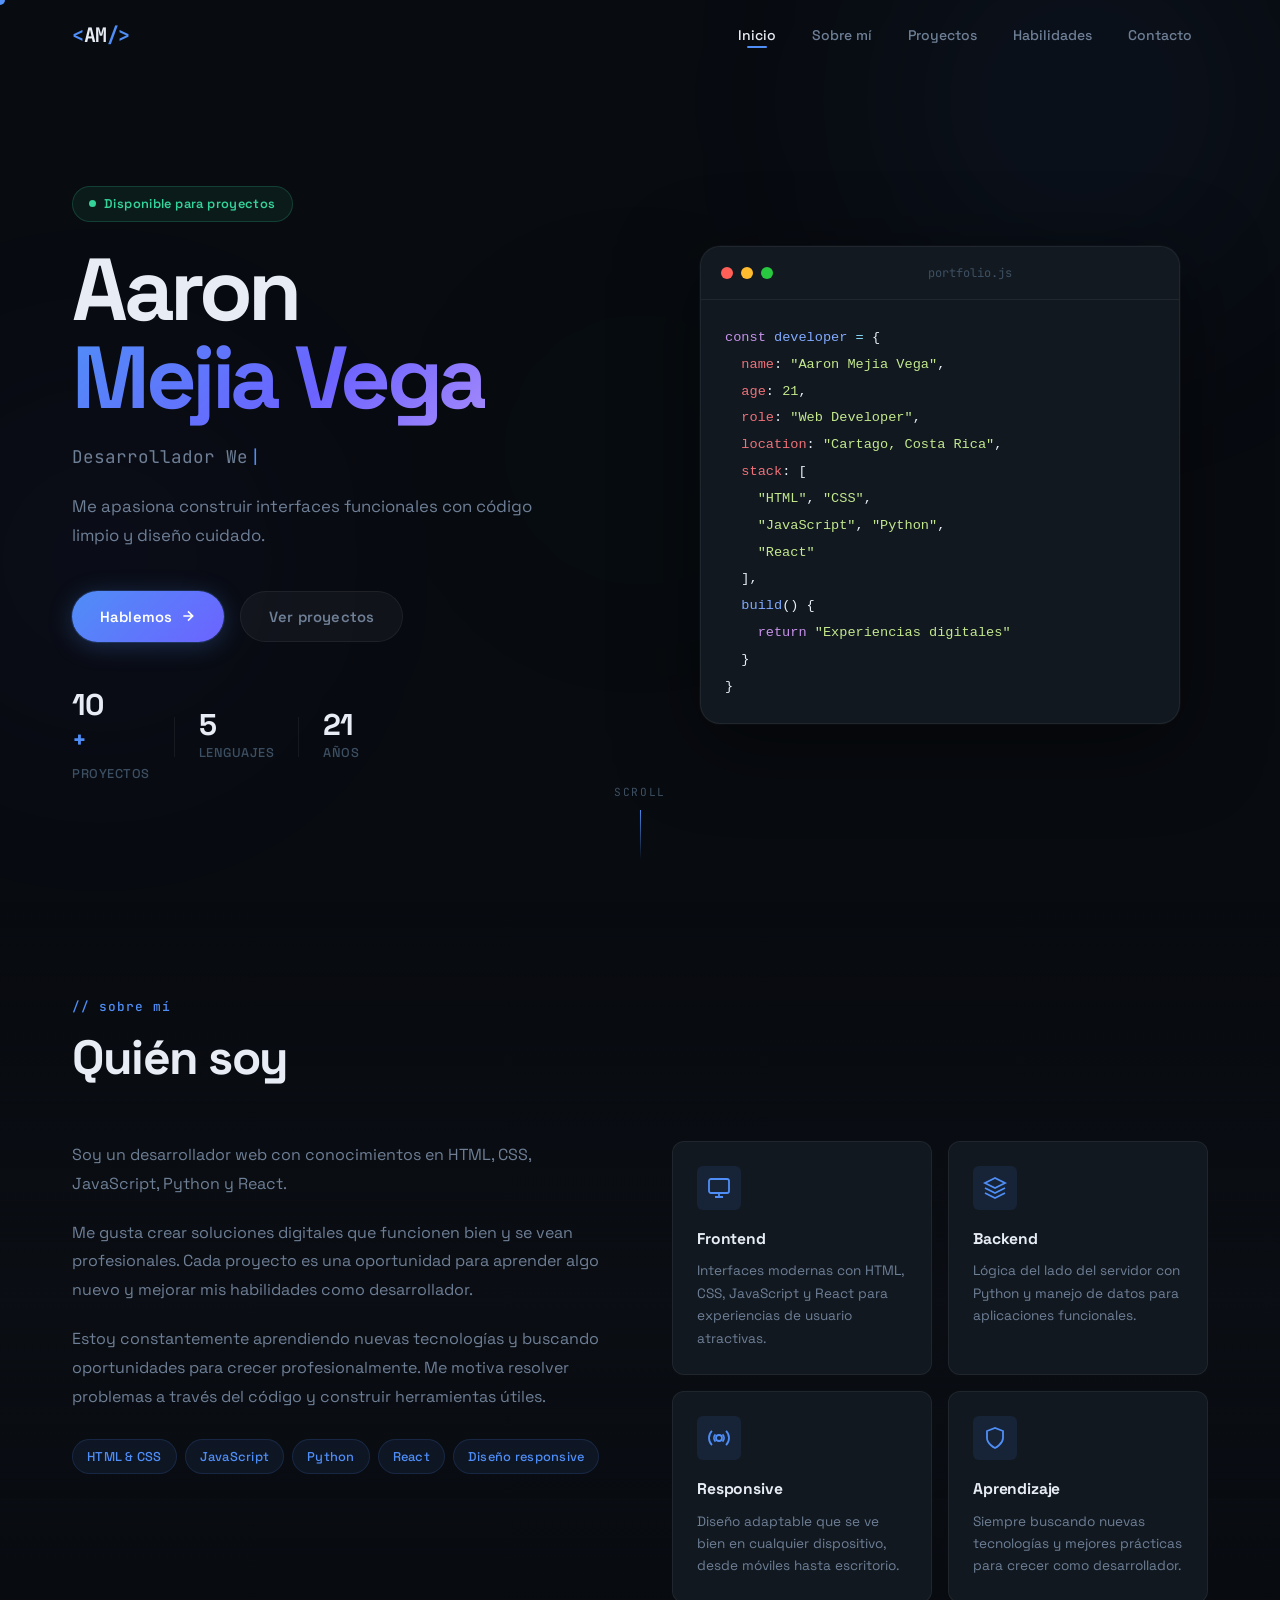
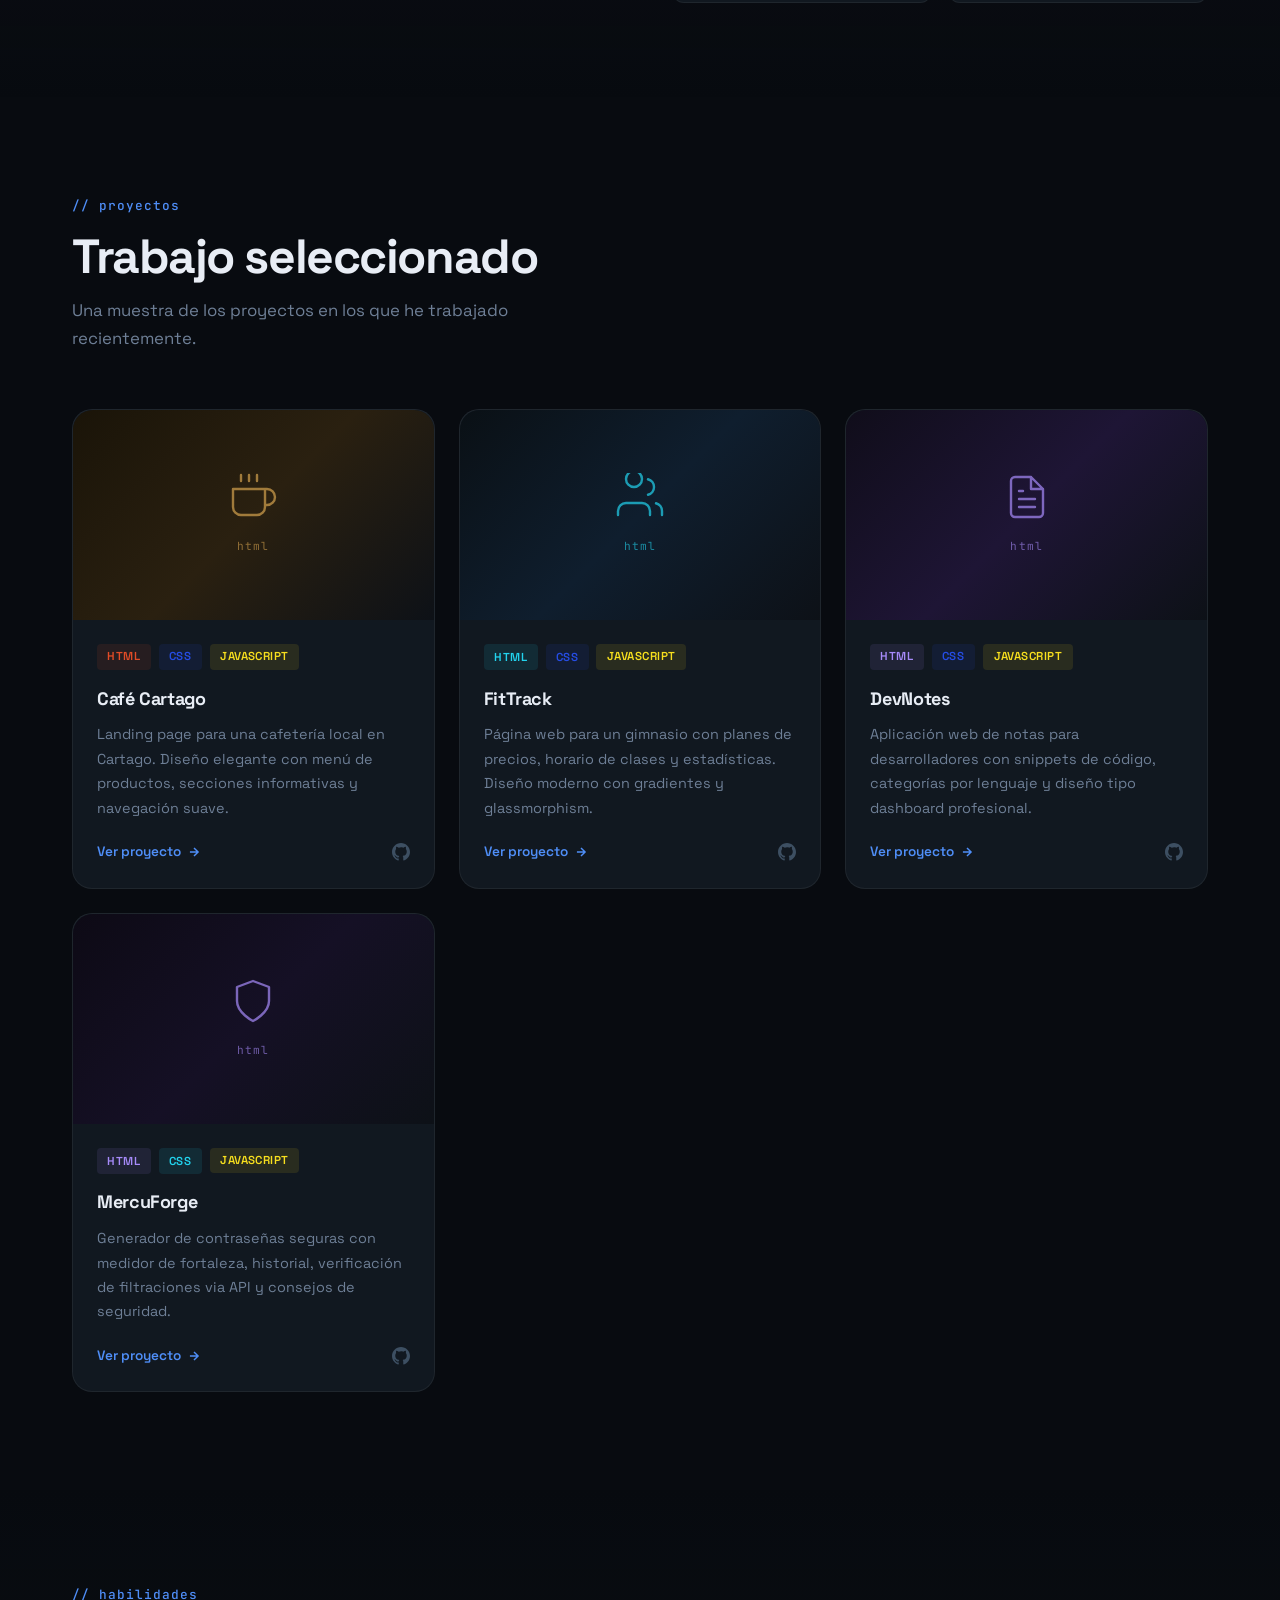
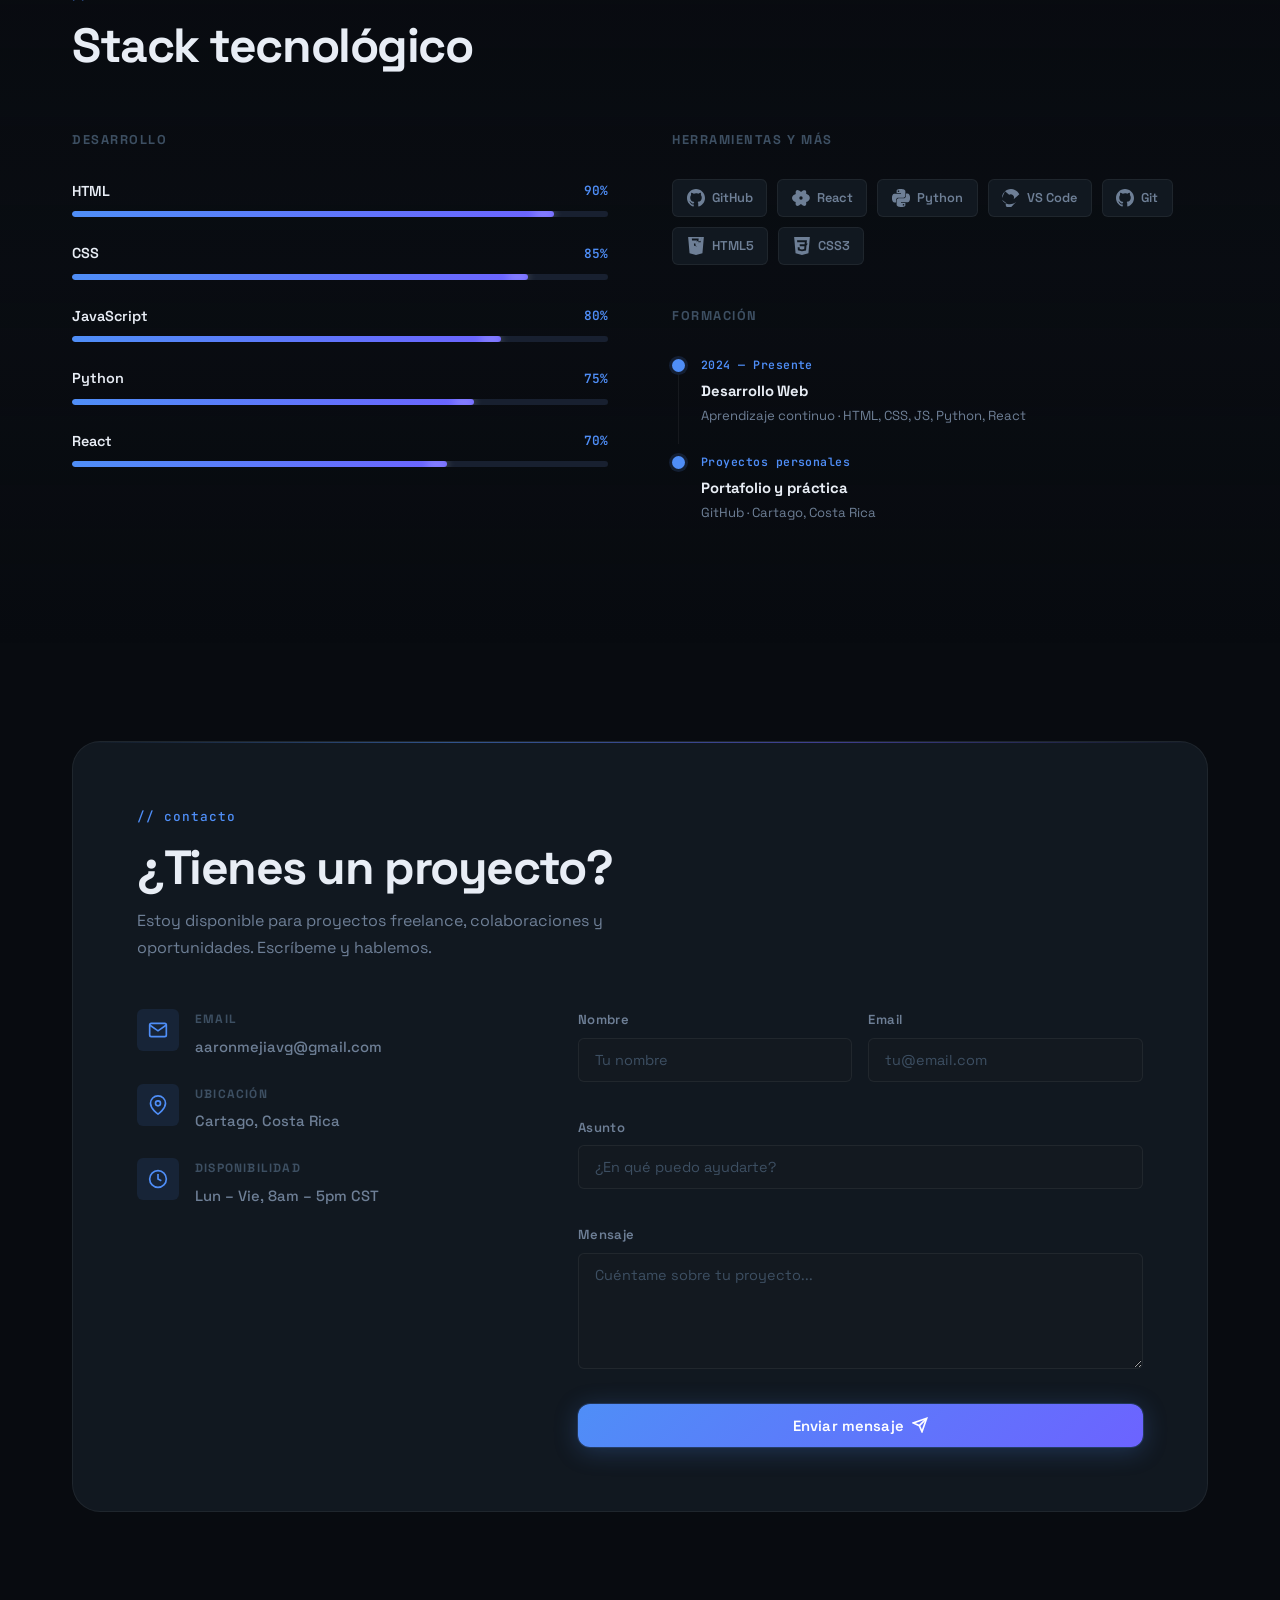
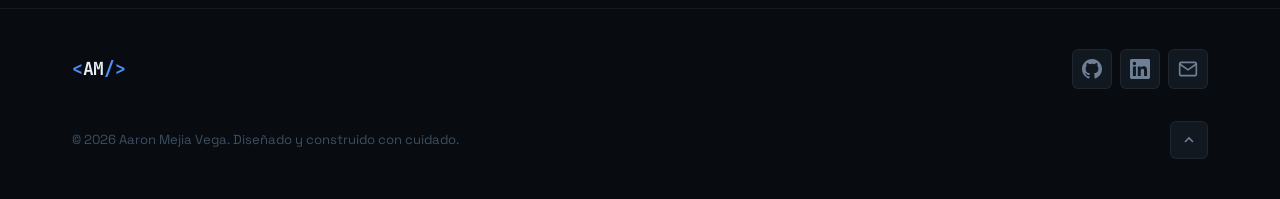
==== commit 0c2e2ffc: "Remove age reference from personal description" ====
--- a/index.html
+++ b/index.html
@@ -57,7 +57,7 @@
         <span class="cursor-blink">|</span>
       </p>
       <p class="hero-description reveal-up" style="--delay: 0.5s">
-        Desarrollador web de 21 años con sede en Cartago, Costa Rica. Me apasiona construir interfaces funcionales con código limpio y diseño cuidado.
+        Me apasiona construir interfaces funcionales con código limpio y diseño cuidado.
       </p>
       <div class="hero-actions reveal-up" style="--delay: 0.65s">
         <a href="#contacto" class="btn btn-primary">
@@ -124,7 +124,7 @@
       <div class="about-grid">
         <div class="about-text reveal-left">
           <p>
-            Soy Aaron Mejia Vega, tengo <strong>21 años</strong> y vivo en Cartago, Costa Rica. Soy un desarrollador web con conocimientos en HTML, CSS, JavaScript, Python y React.
+            Soy un desarrollador web con conocimientos en HTML, CSS, JavaScript, Python y React.
           </p>
           <p>
             Me gusta crear soluciones digitales que funcionen bien y se vean profesionales. Cada proyecto es una oportunidad para aprender algo nuevo y mejorar mis habilidades como desarrollador.
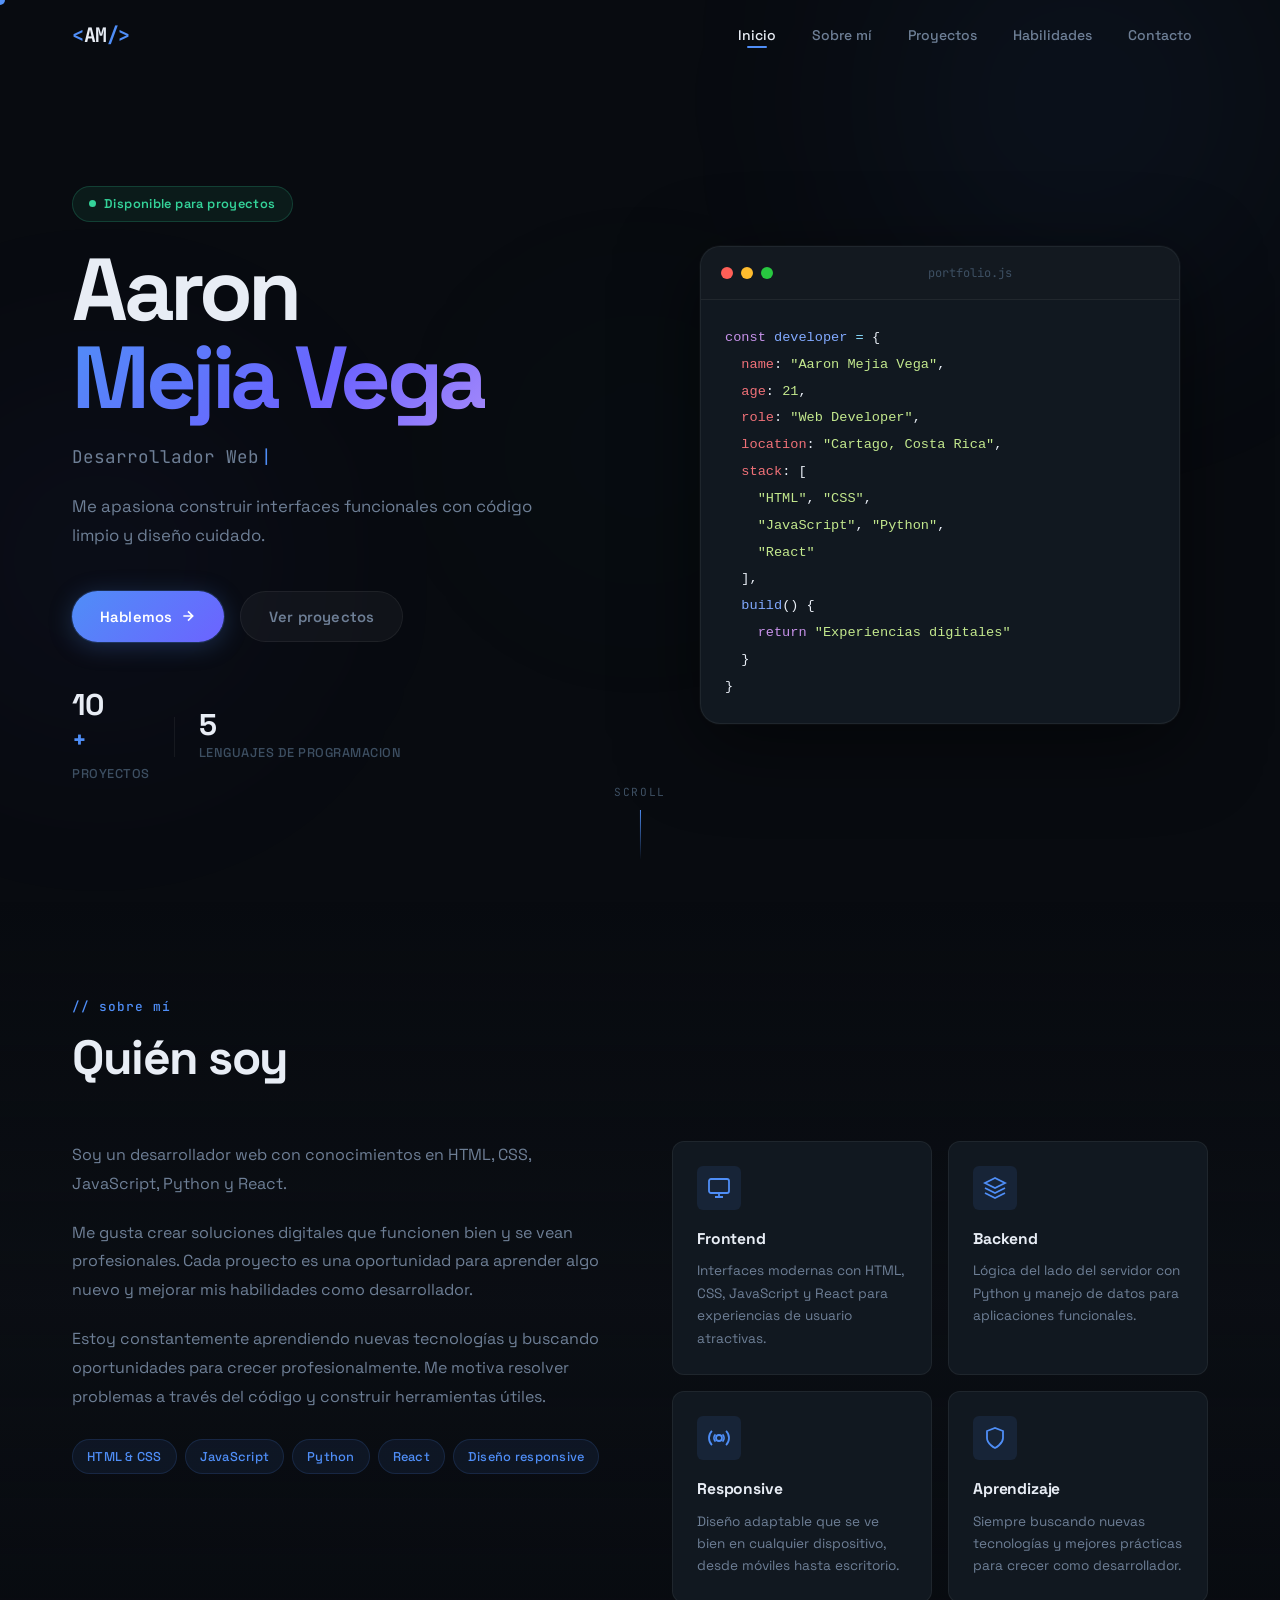
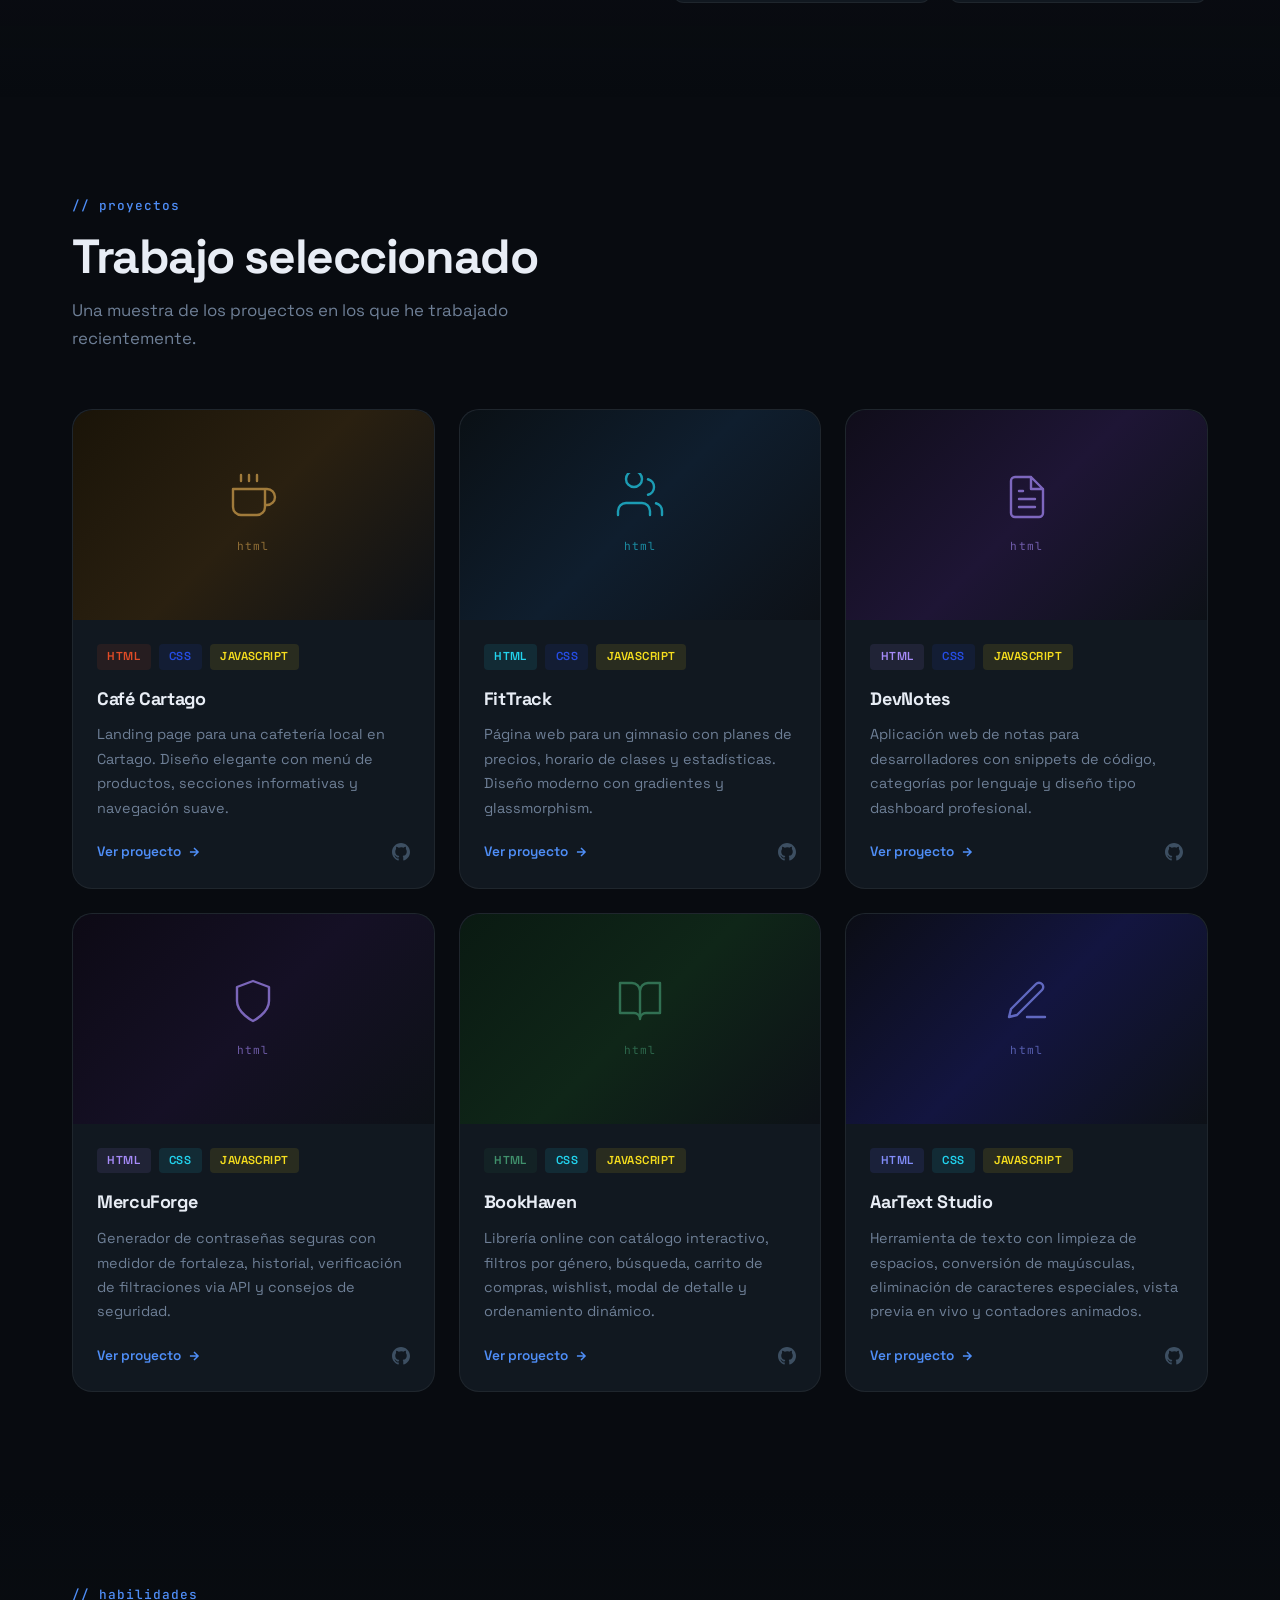
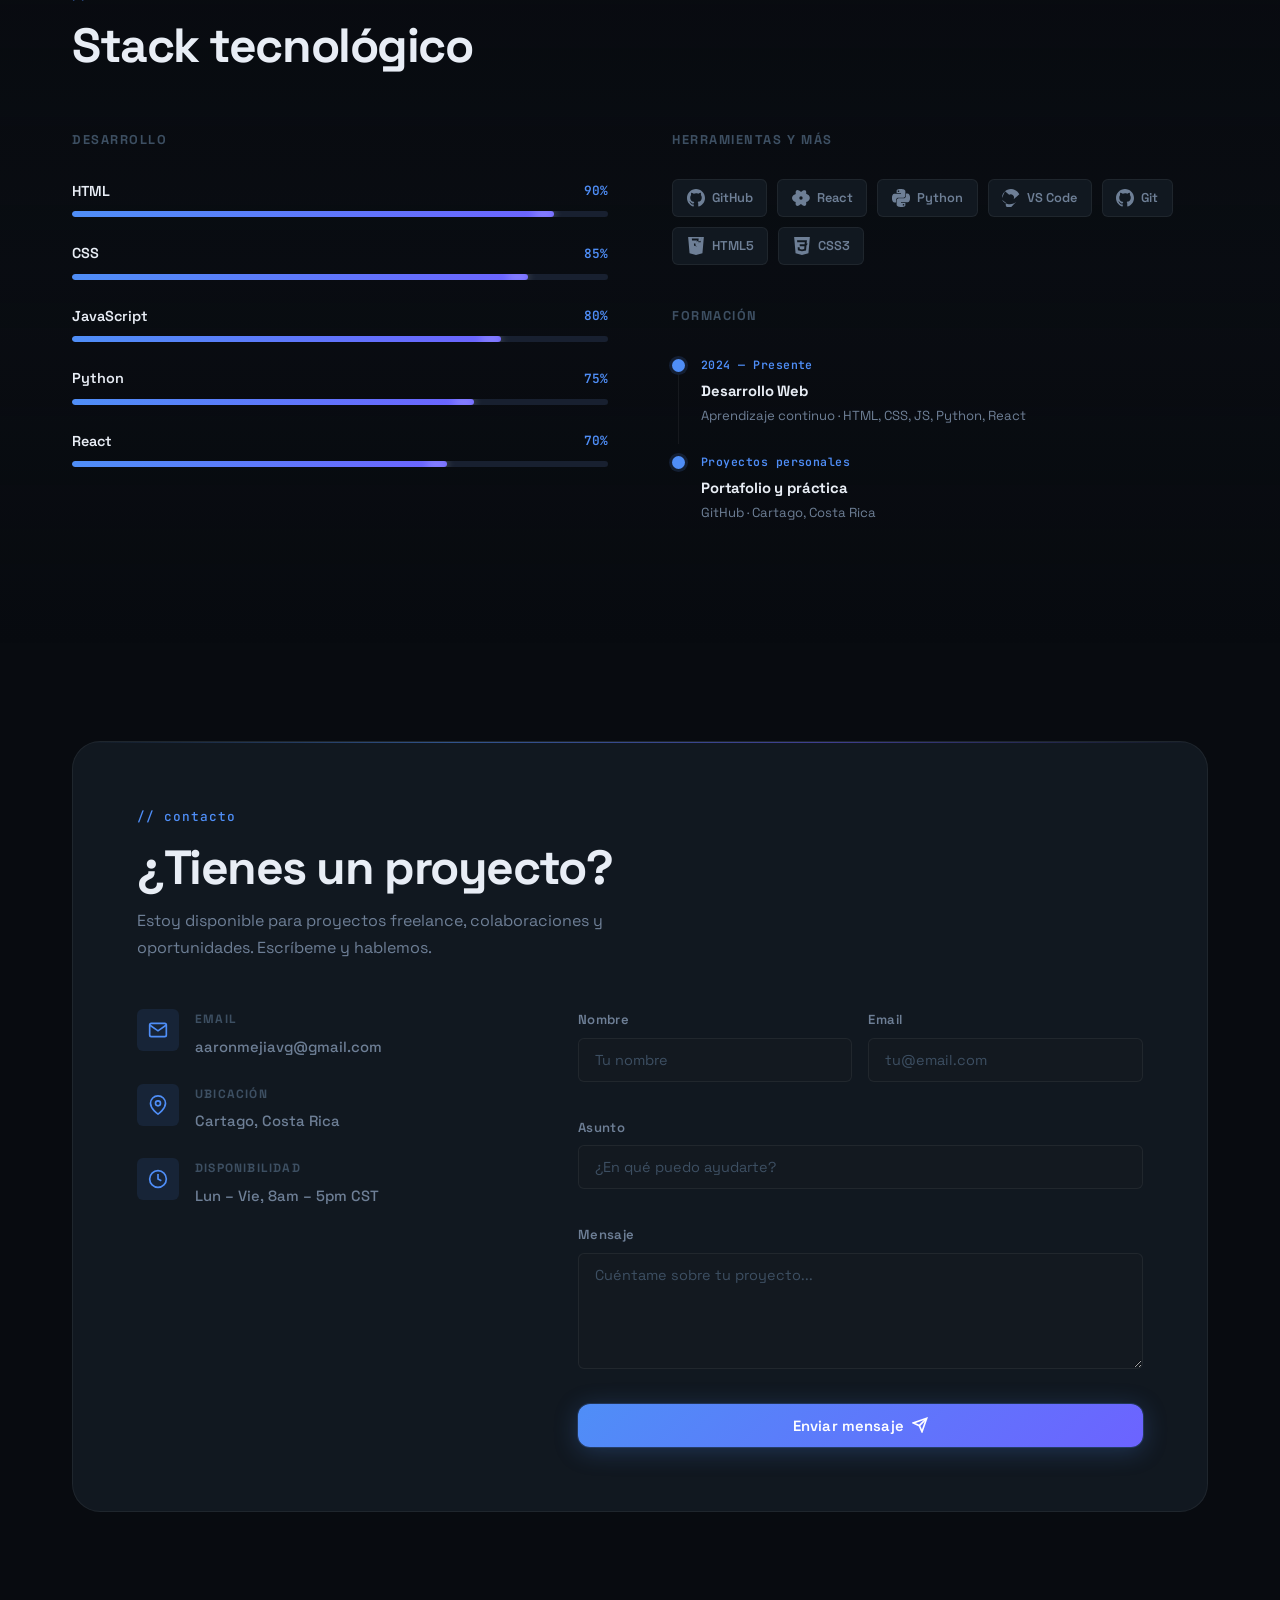
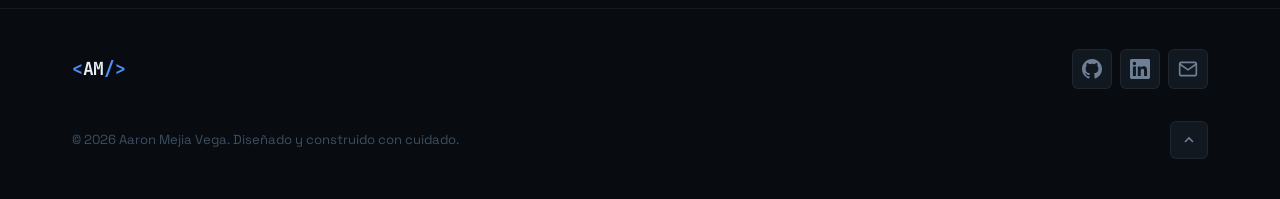
==== commit 2af2a6cf: "Change 'Lenguajes' to 'Lenguajes de programacion' Updated the label for programming languages statis" ====
--- a/index.html
+++ b/index.html
@@ -74,12 +74,7 @@
         <div class="stat-divider"></div>
         <div class="stat">
           <span class="stat-number" data-target="5">0</span>
-          <span class="stat-label">Lenguajes</span>
-        </div>
-        <div class="stat-divider"></div>
-        <div class="stat">
-          <span class="stat-number" data-target="21">0</span>
-          <span class="stat-label">Años</span>
+          <span class="stat-label">Lenguajes de programacion</span>
         </div>
       </div>
     </div>
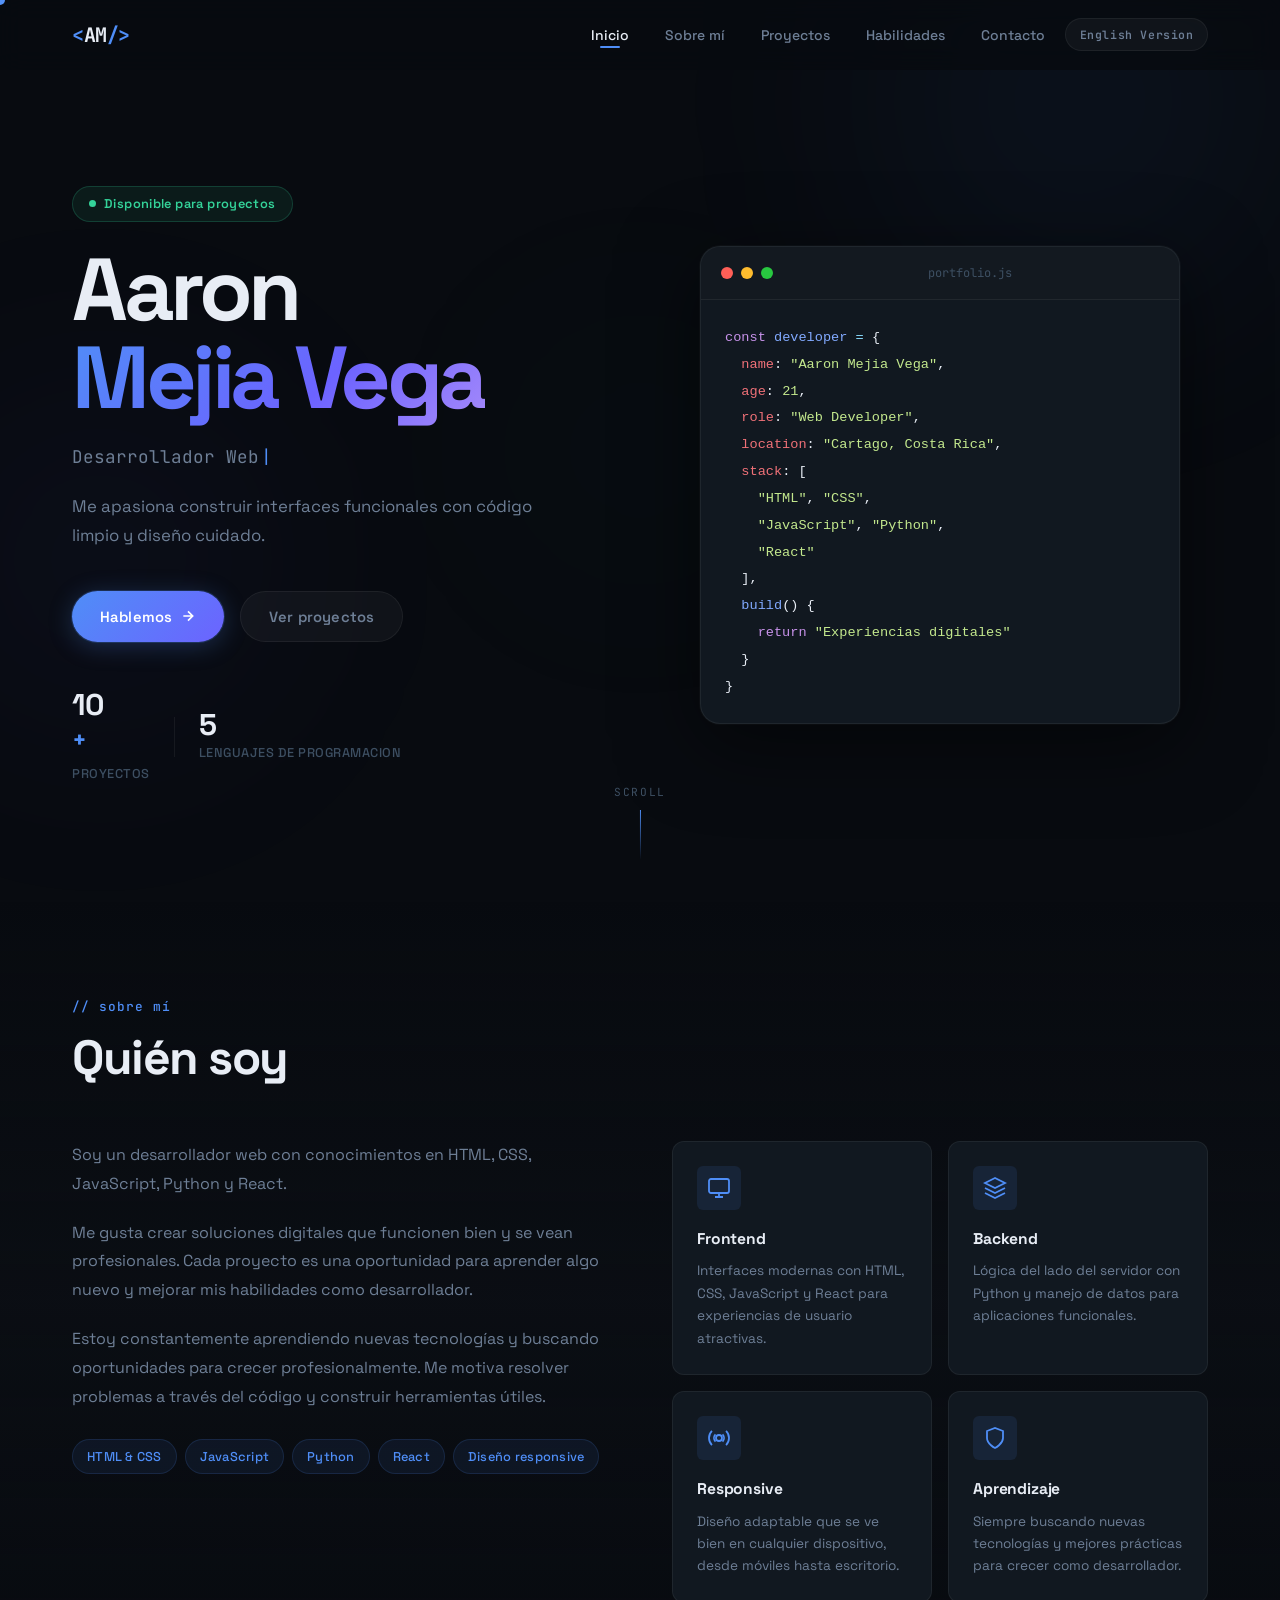
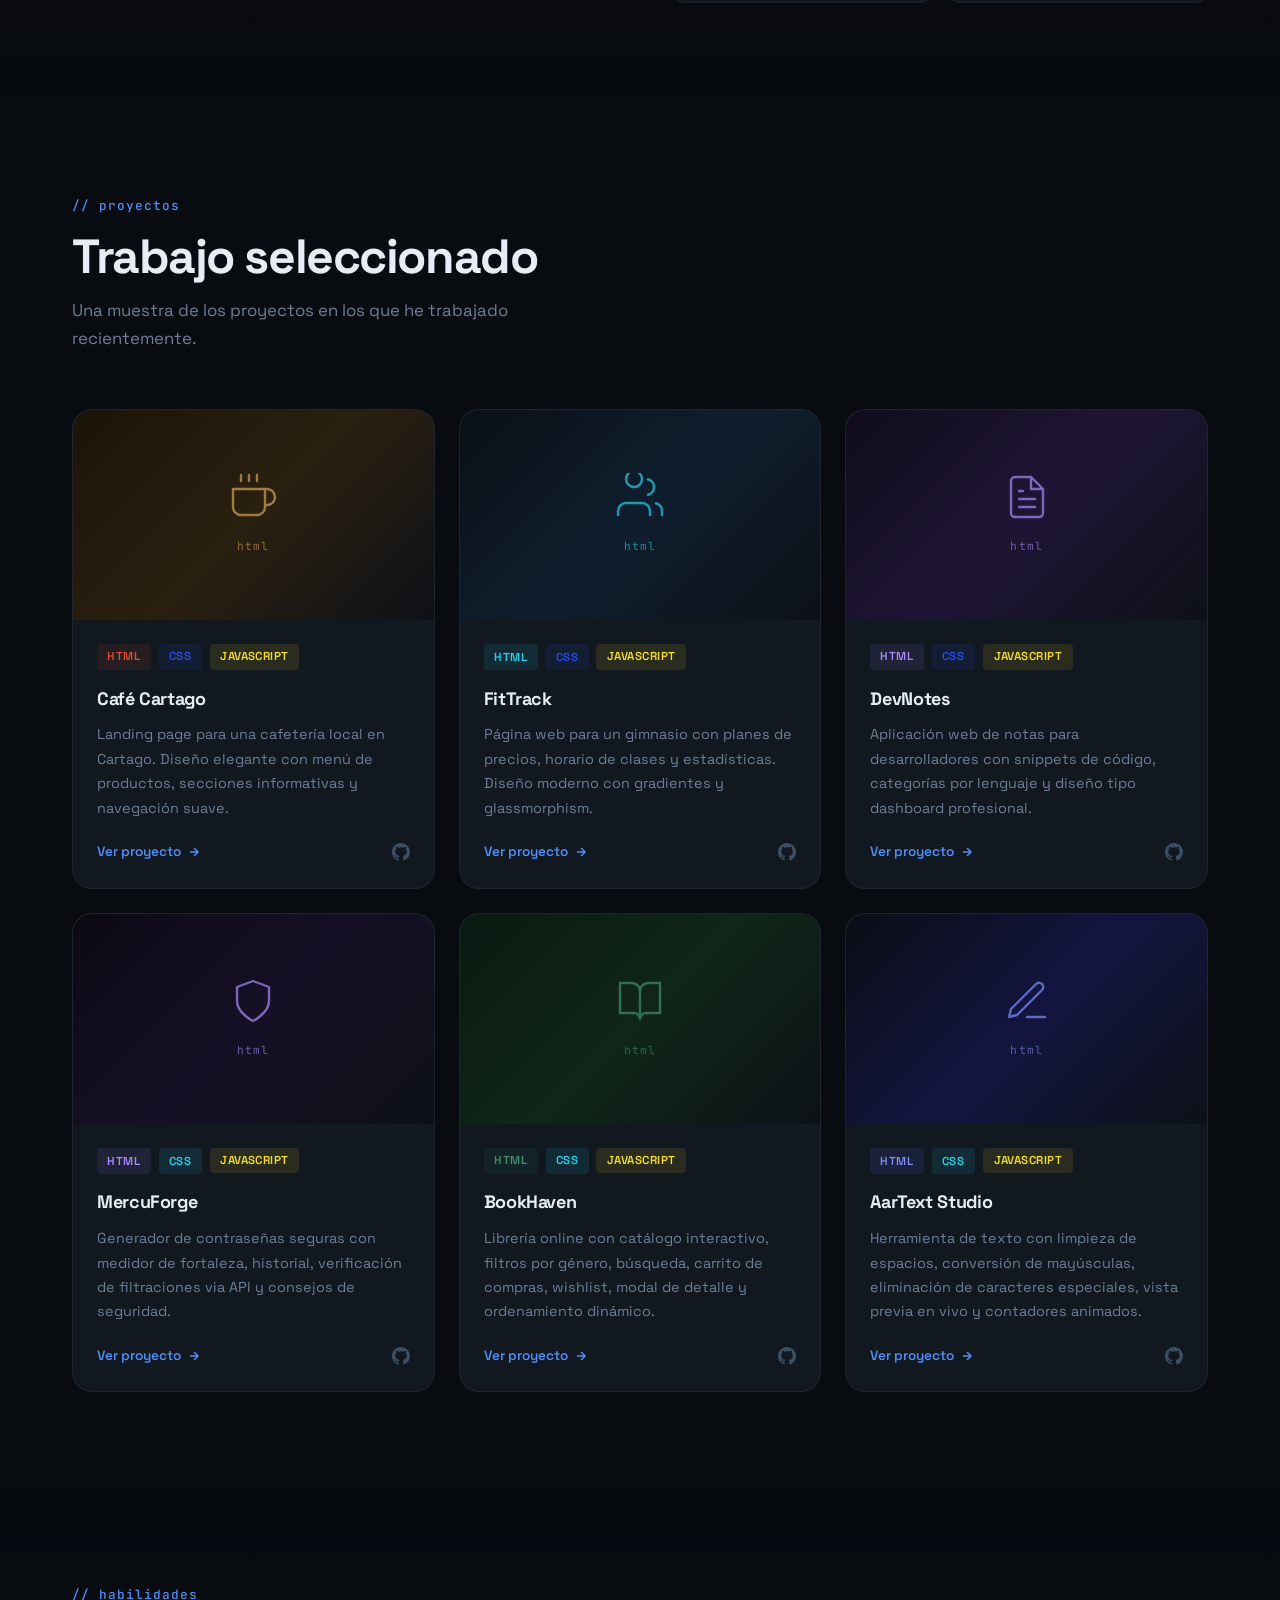
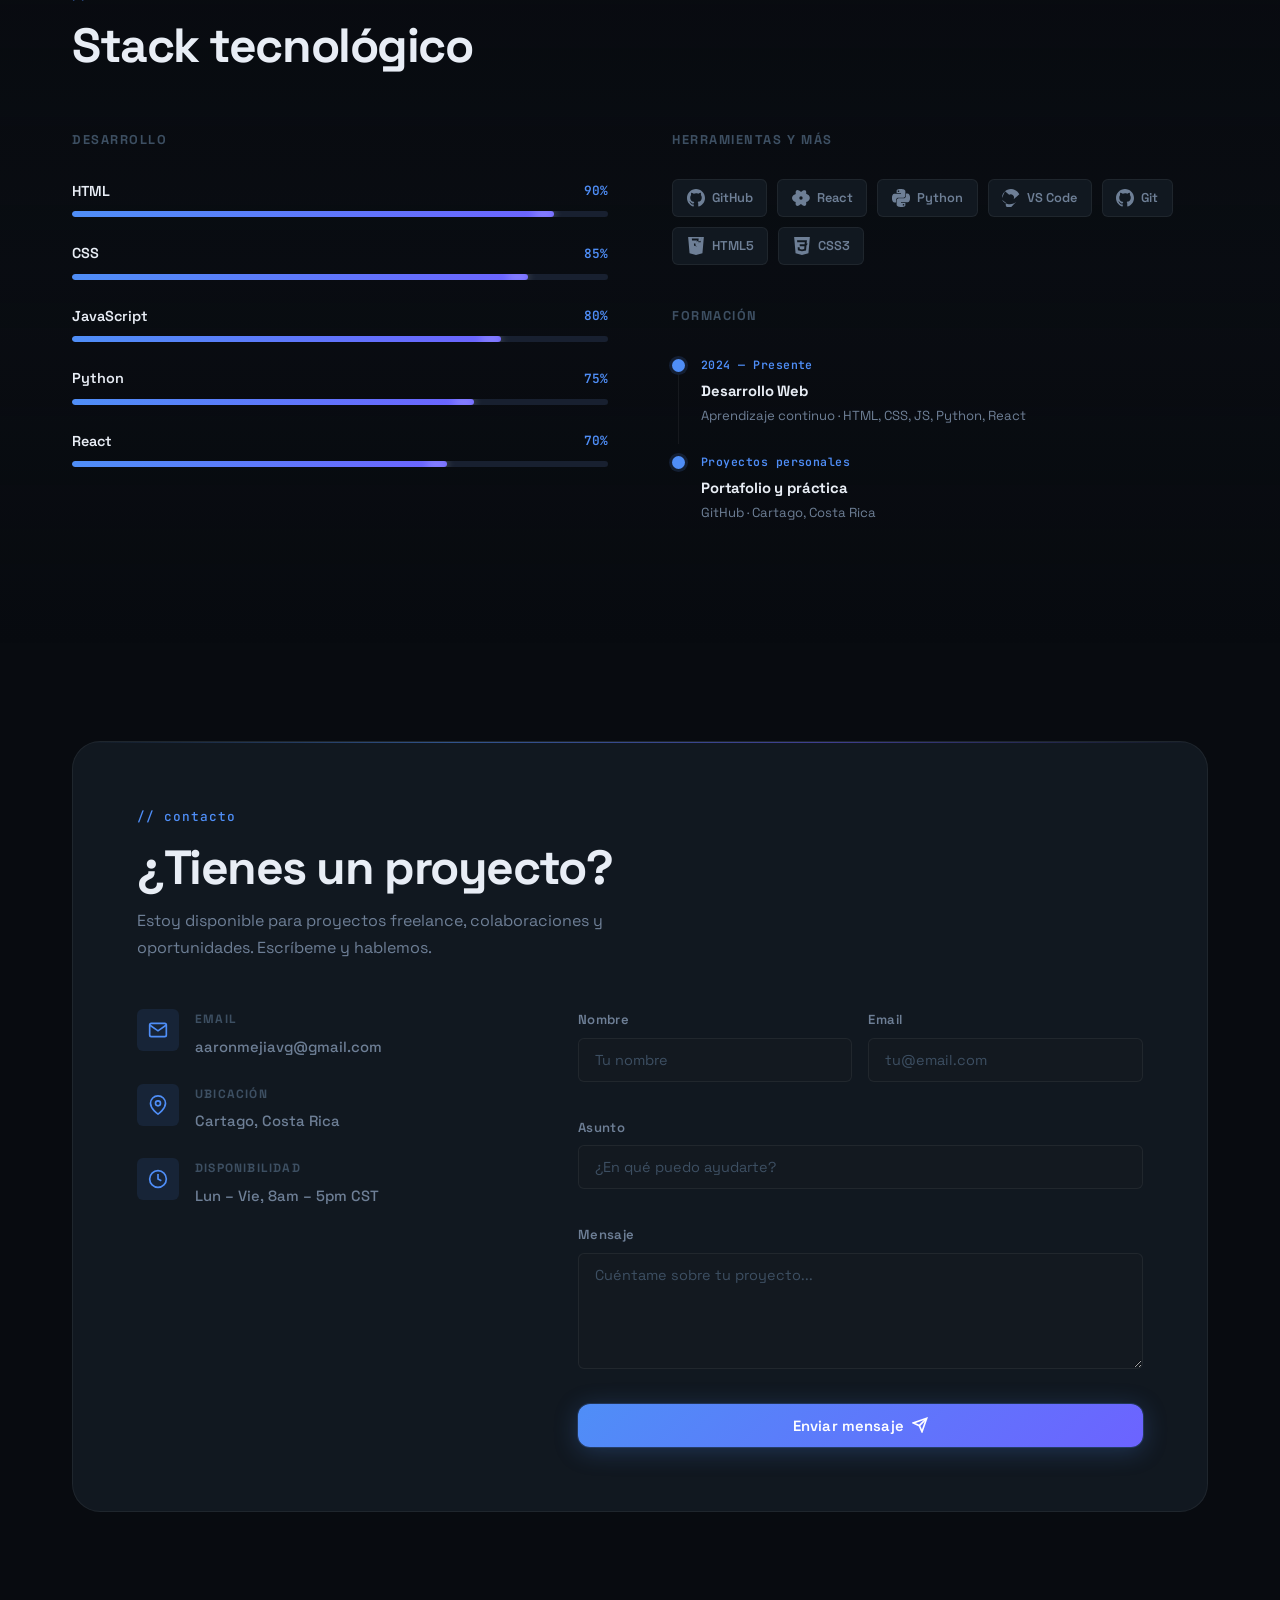
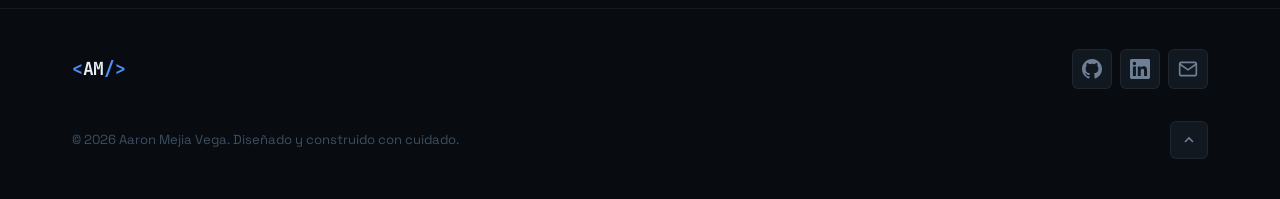
==== commit f4e72af8: "Add files via upload" ====
--- a/index.html
+++ b/index.html
@@ -38,6 +38,7 @@
         <li><a href="#proyectos" class="nav-link" data-section="proyectos">Proyectos</a></li>
         <li><a href="#habilidades" class="nav-link" data-section="habilidades">Habilidades</a></li>
         <li><a href="#contacto" class="nav-link" data-section="contacto">Contacto</a></li>
+        <li><a href="/en/" class="nav-lang-link">English Version</a></li>
       </ul>
     </div>
   </nav>
--- a/styles.css
+++ b/styles.css
@@ -167,11 +167,15 @@
   height: var(--nav-h);
   display: flex;
   align-items: center;
+  background: rgba(8, 11, 16, 0.85);
+  backdrop-filter: blur(12px) saturate(150%);
+  -webkit-backdrop-filter: blur(12px) saturate(150%);
+  border-bottom: 1px solid transparent;
   transition: background var(--transition), border-color var(--transition), box-shadow var(--transition);
 }
 
 .navbar.scrolled {
-  background: rgba(8, 11, 16, 0.7);
+  background: rgba(8, 11, 16, 0.92);
   backdrop-filter: blur(20px) saturate(180%);
   -webkit-backdrop-filter: blur(20px) saturate(180%);
   border-bottom: 1px solid var(--border);
@@ -239,6 +243,29 @@
 
 .nav-link.active::after {
   width: 20px;
+}
+
+.nav-lang-link {
+  display: inline-flex;
+  align-items: center;
+  gap: 4px;
+  background: rgba(255, 255, 255, 0.04);
+  border: 1px solid var(--border);
+  border-radius: 50px;
+  padding: 0.35rem 0.85rem;
+  font-family: var(--font-mono);
+  font-size: 0.72rem;
+  font-weight: 600;
+  color: var(--text-muted) !important;
+  letter-spacing: 0.05em;
+  transition: border-color var(--transition), background var(--transition), color var(--transition);
+  white-space: nowrap;
+}
+
+.nav-lang-link:hover {
+  border-color: rgba(79, 142, 247, 0.3);
+  background: rgba(79, 142, 247, 0.08);
+  color: var(--accent) !important;
 }
 
 .nav-toggle {
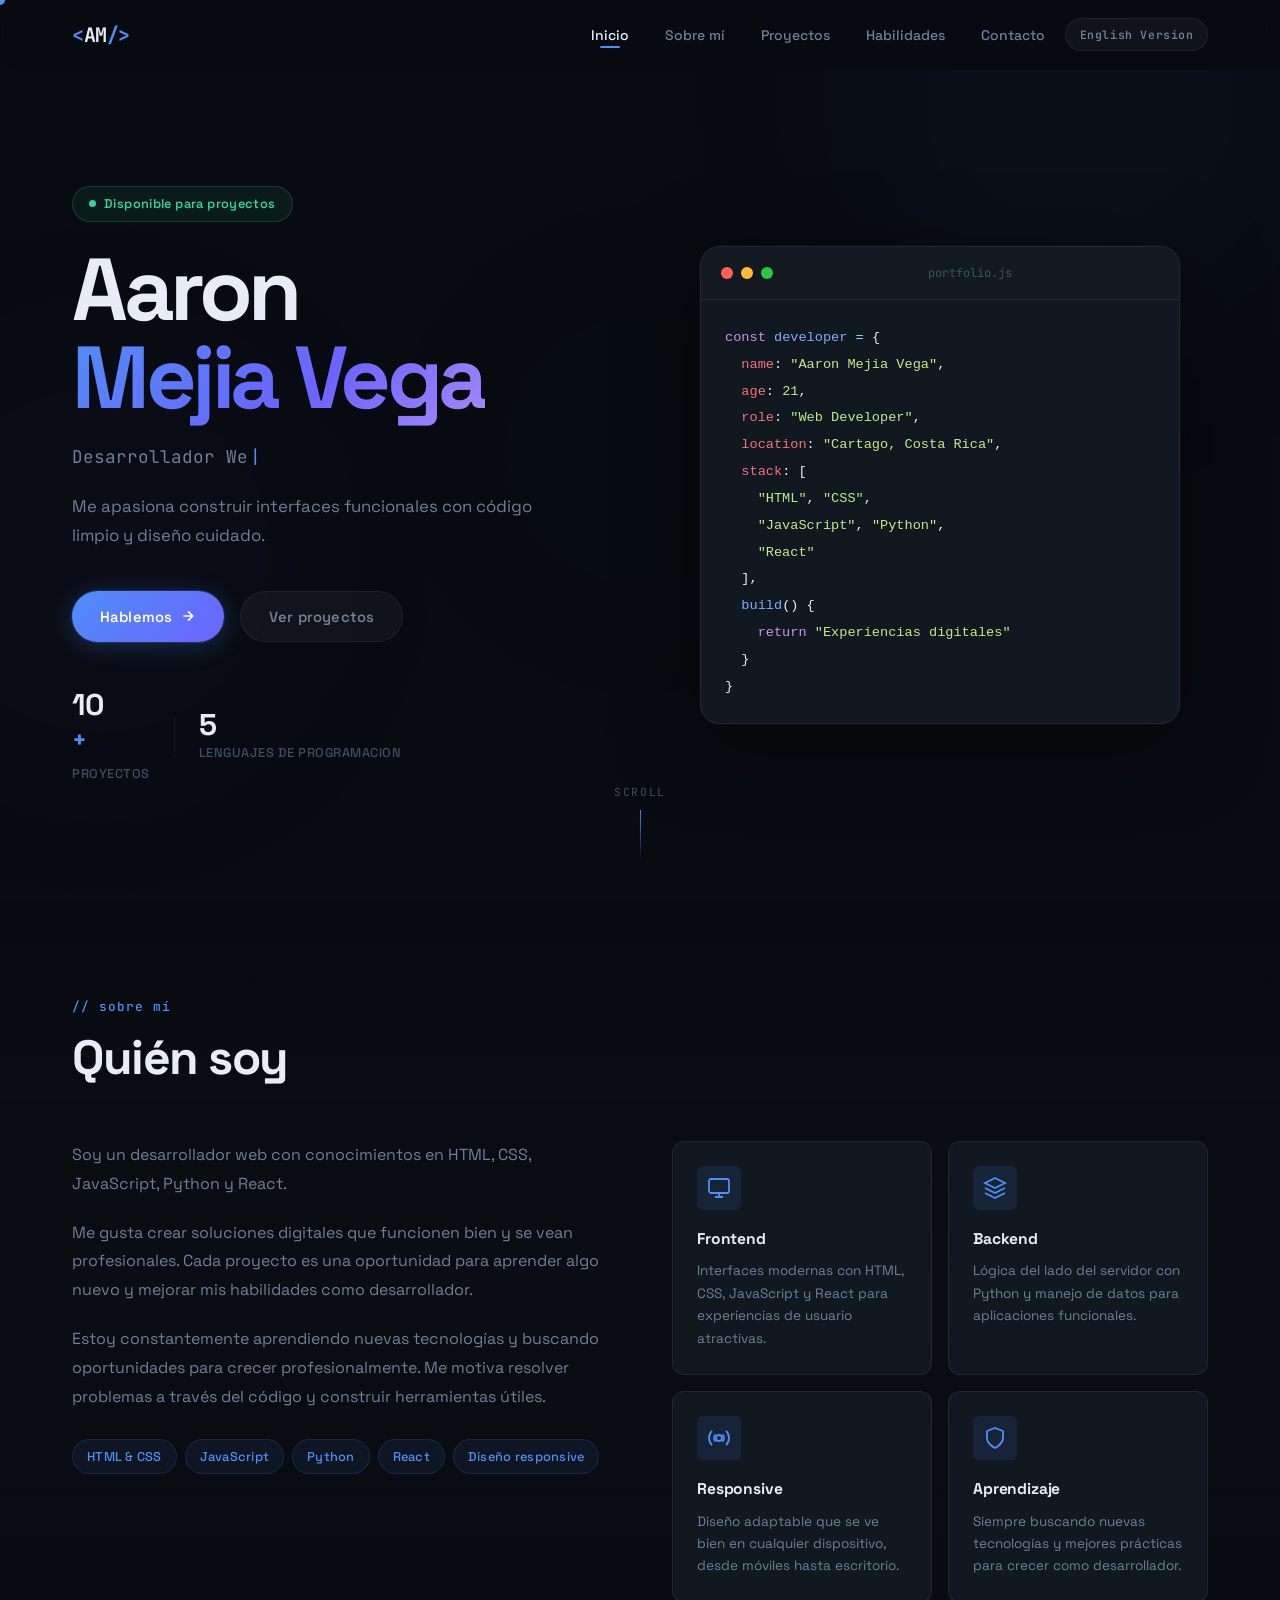
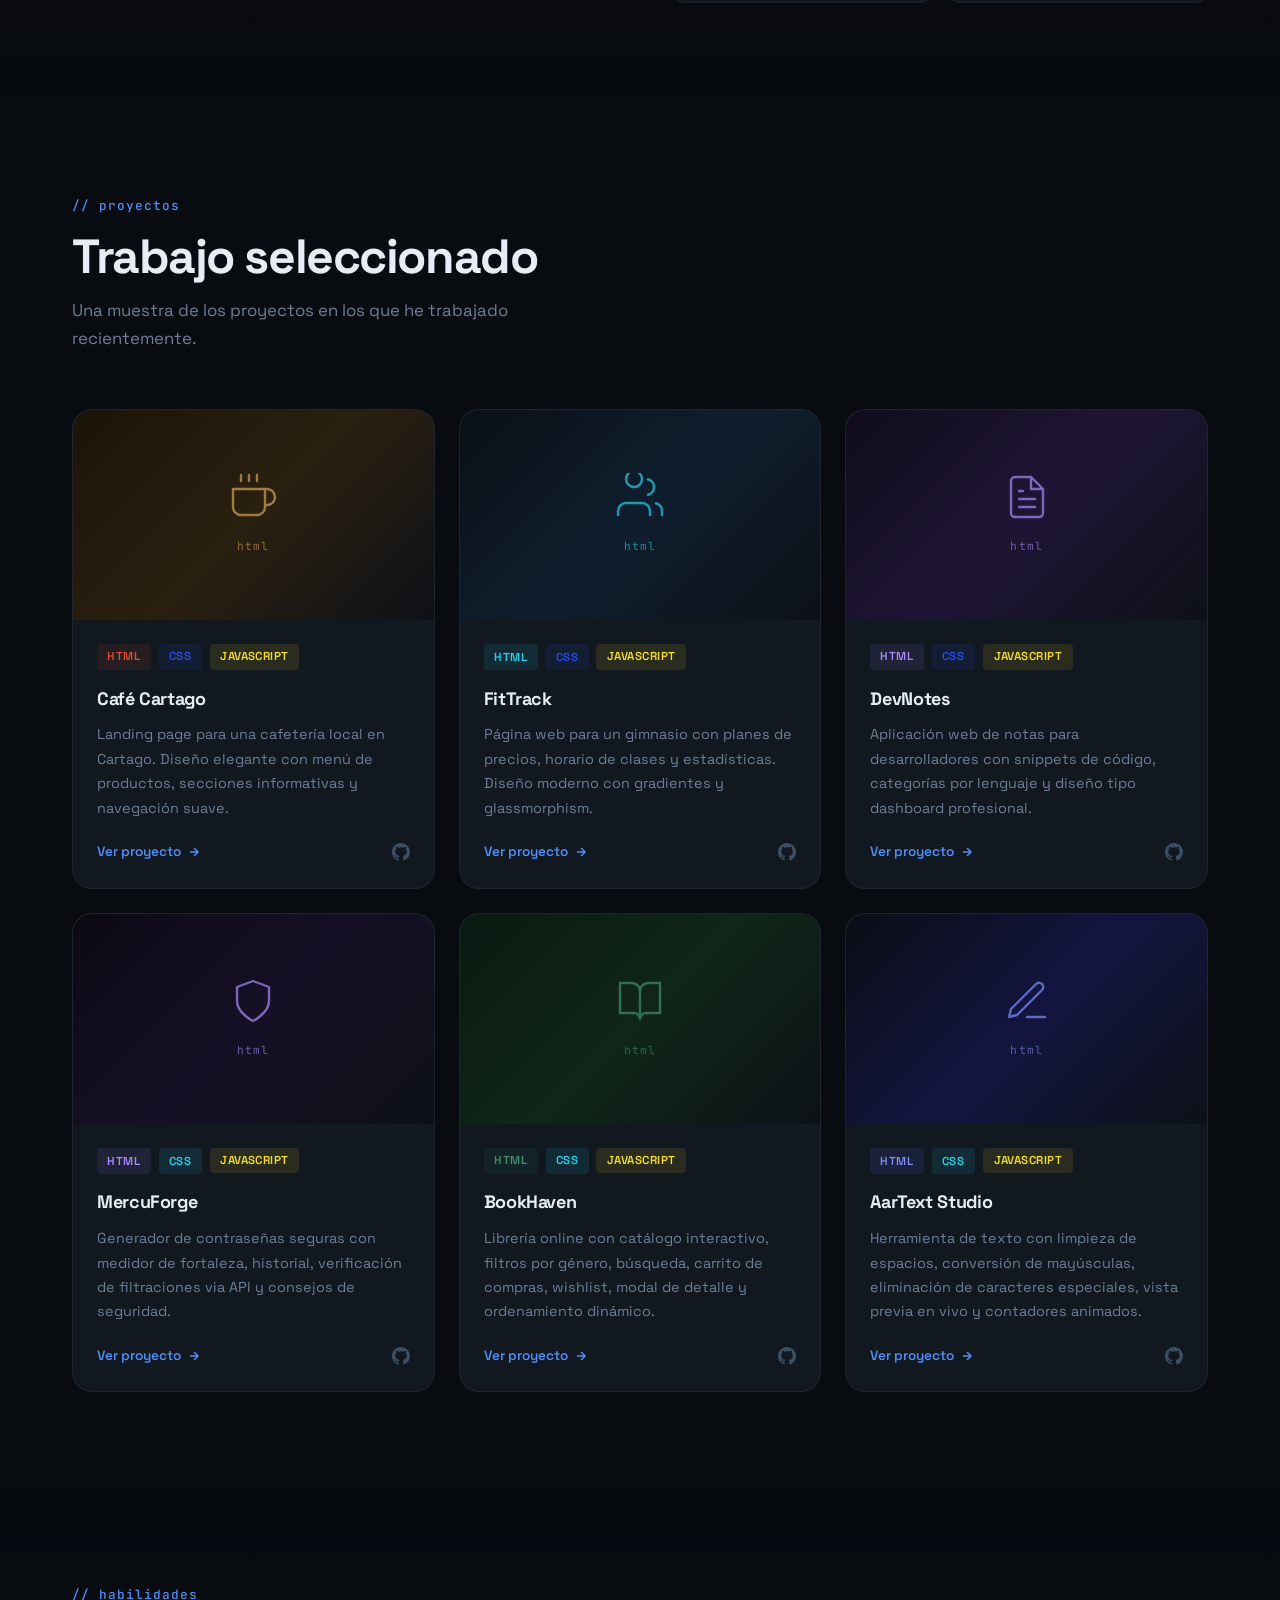
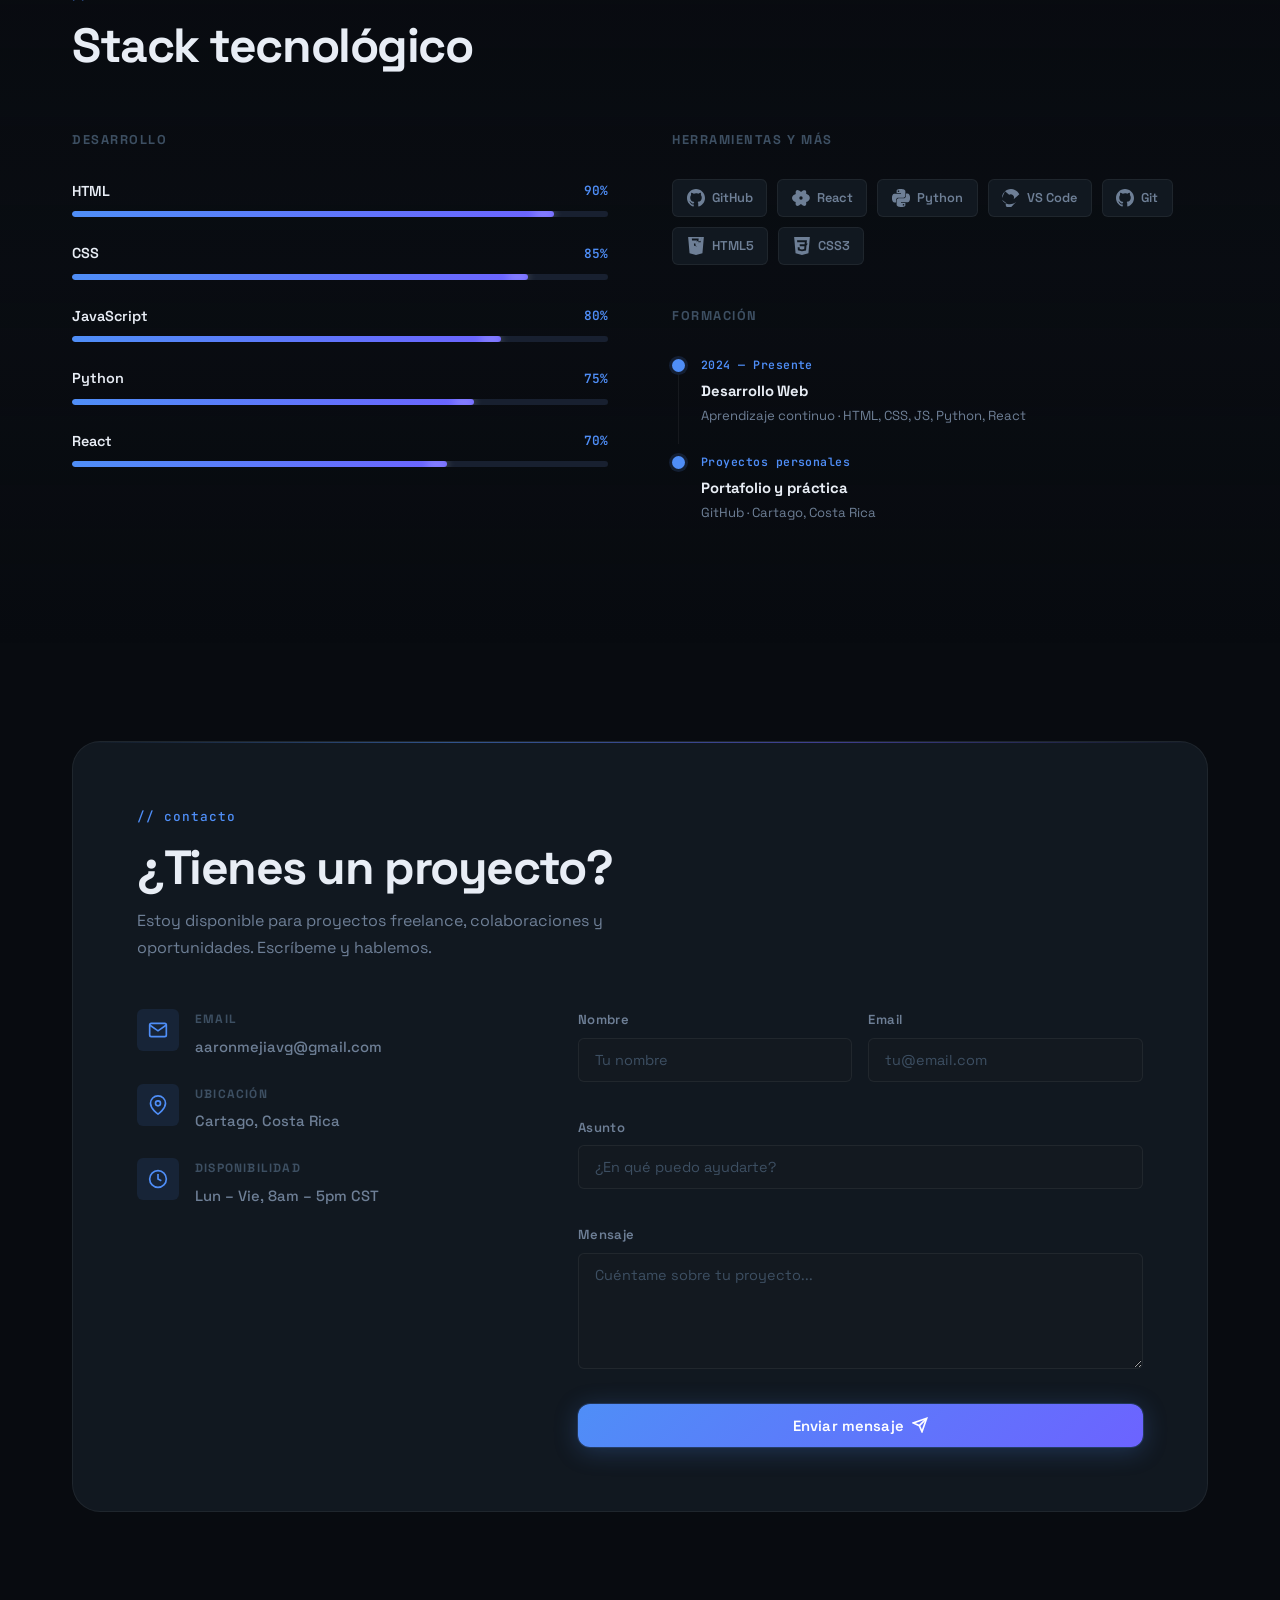
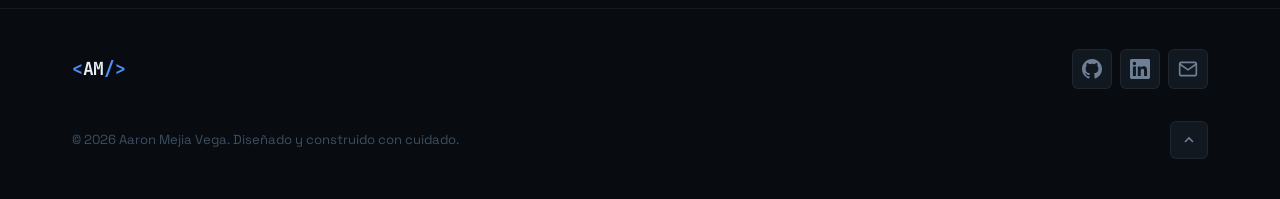
==== commit 67879f89: "Update index.html" ====
--- a/index.html
+++ b/index.html
@@ -8,6 +8,7 @@
   <meta property="og:description" content="Portafolio profesional de Aaron Mejia Vega — Desarrollador Web." />
   <meta property="og:type" content="website" />
   <title>Aaron Mejia Vega — Desarrollador Web</title>
+  <link rel="icon" type="image/svg+xml" href="favicon.svg" />
   <link rel="preconnect" href="https://fonts.googleapis.com" />
   <link rel="preconnect" href="https://fonts.gstatic.com" crossorigin />
   <link href="https://fonts.googleapis.com/css2?family=Space+Grotesk:wght@300;400;500;600;700&family=JetBrains+Mono:wght@400;500;700&display=swap" rel="stylesheet" />
@@ -38,7 +39,7 @@
         <li><a href="#proyectos" class="nav-link" data-section="proyectos">Proyectos</a></li>
         <li><a href="#habilidades" class="nav-link" data-section="habilidades">Habilidades</a></li>
         <li><a href="#contacto" class="nav-link" data-section="contacto">Contacto</a></li>
-        <li><a href="/en/" class="nav-lang-link">English Version</a></li>
+        <li><a href="en.html" class="nav-lang-link">English Version</a></li>
       </ul>
     </div>
   </nav>
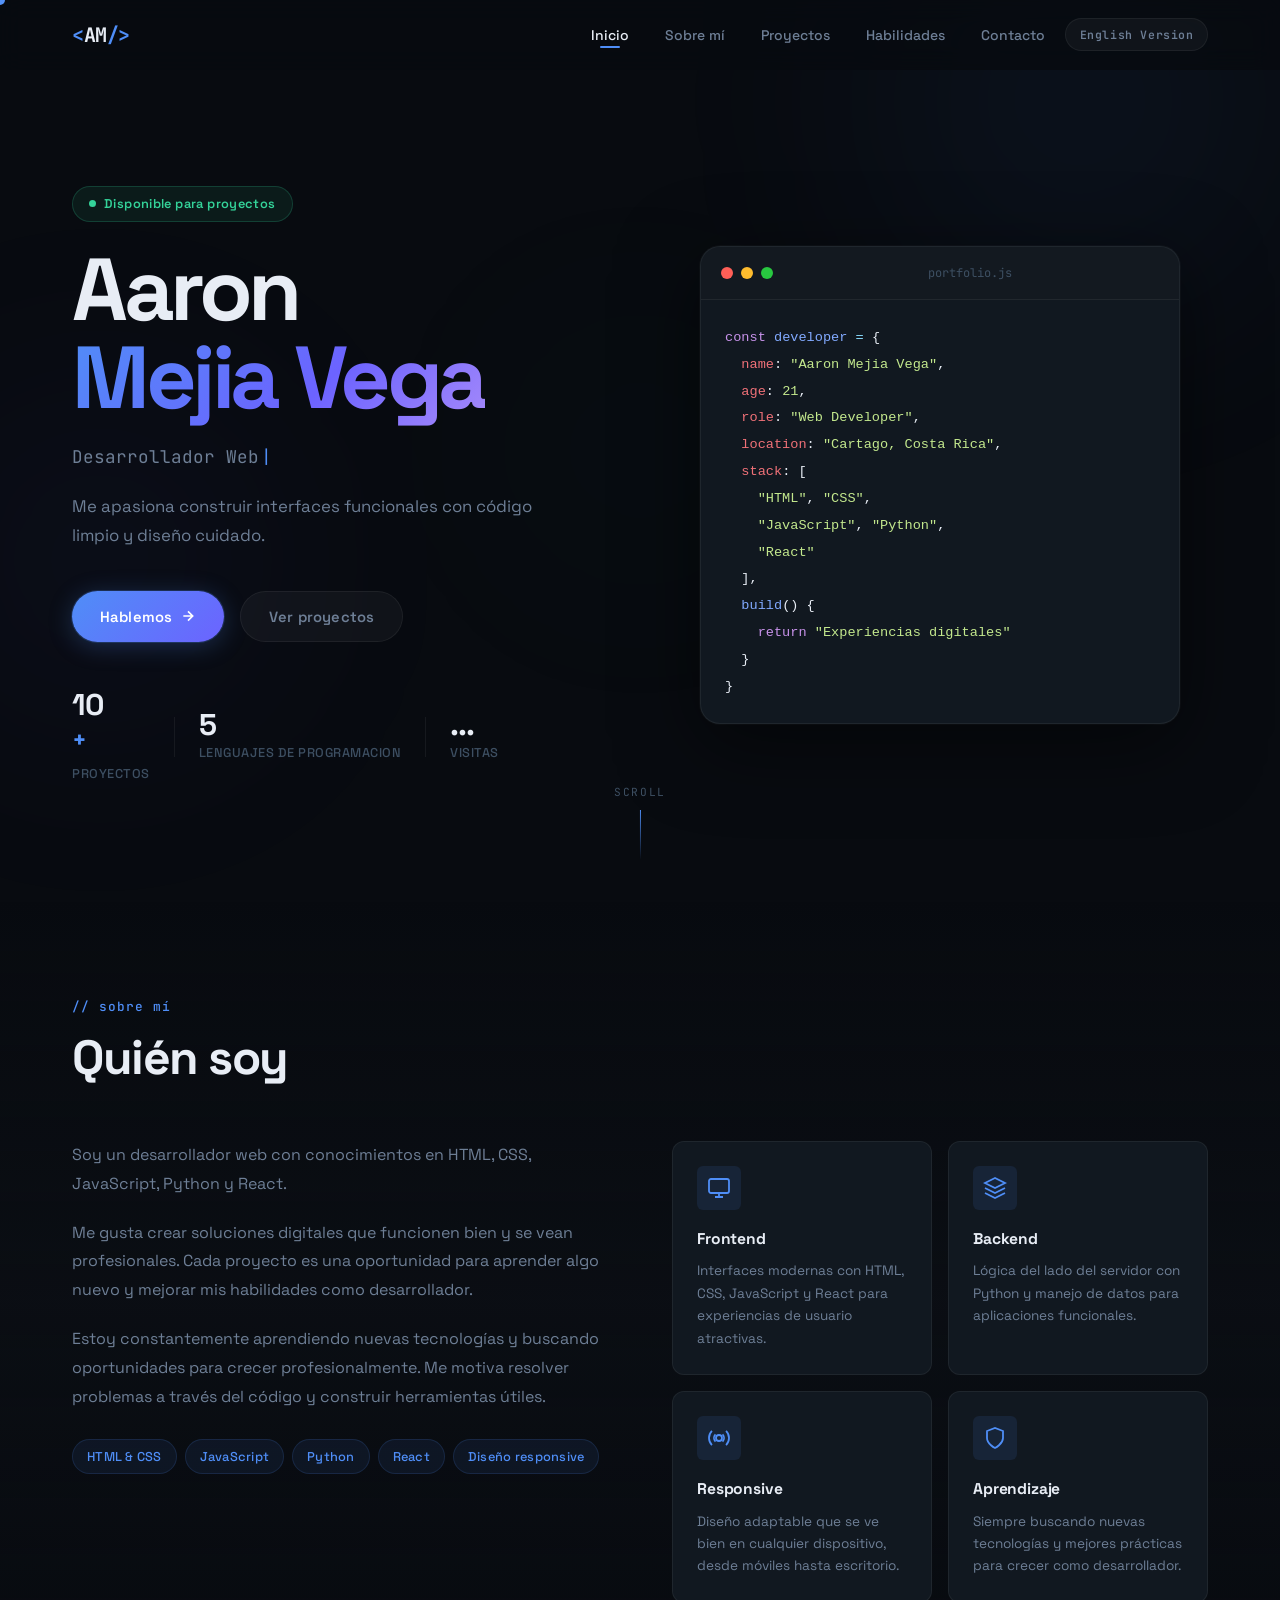
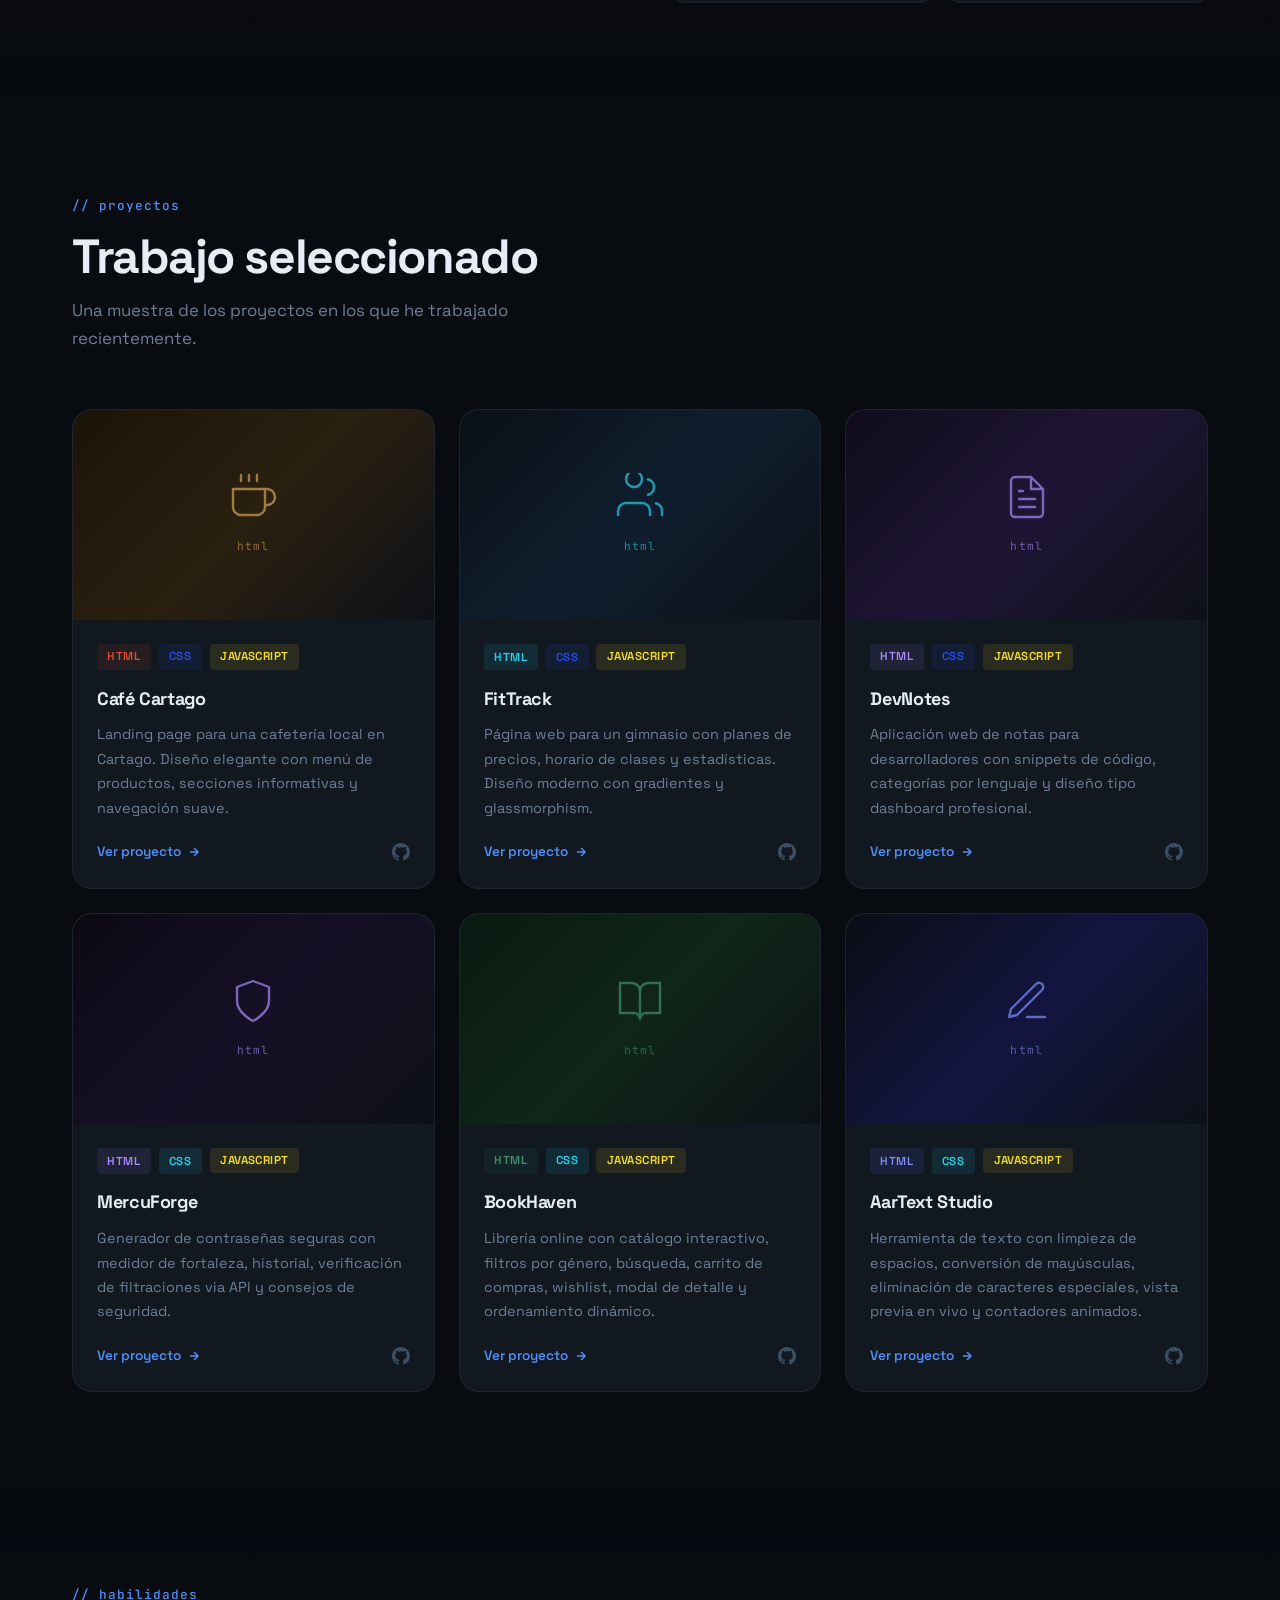
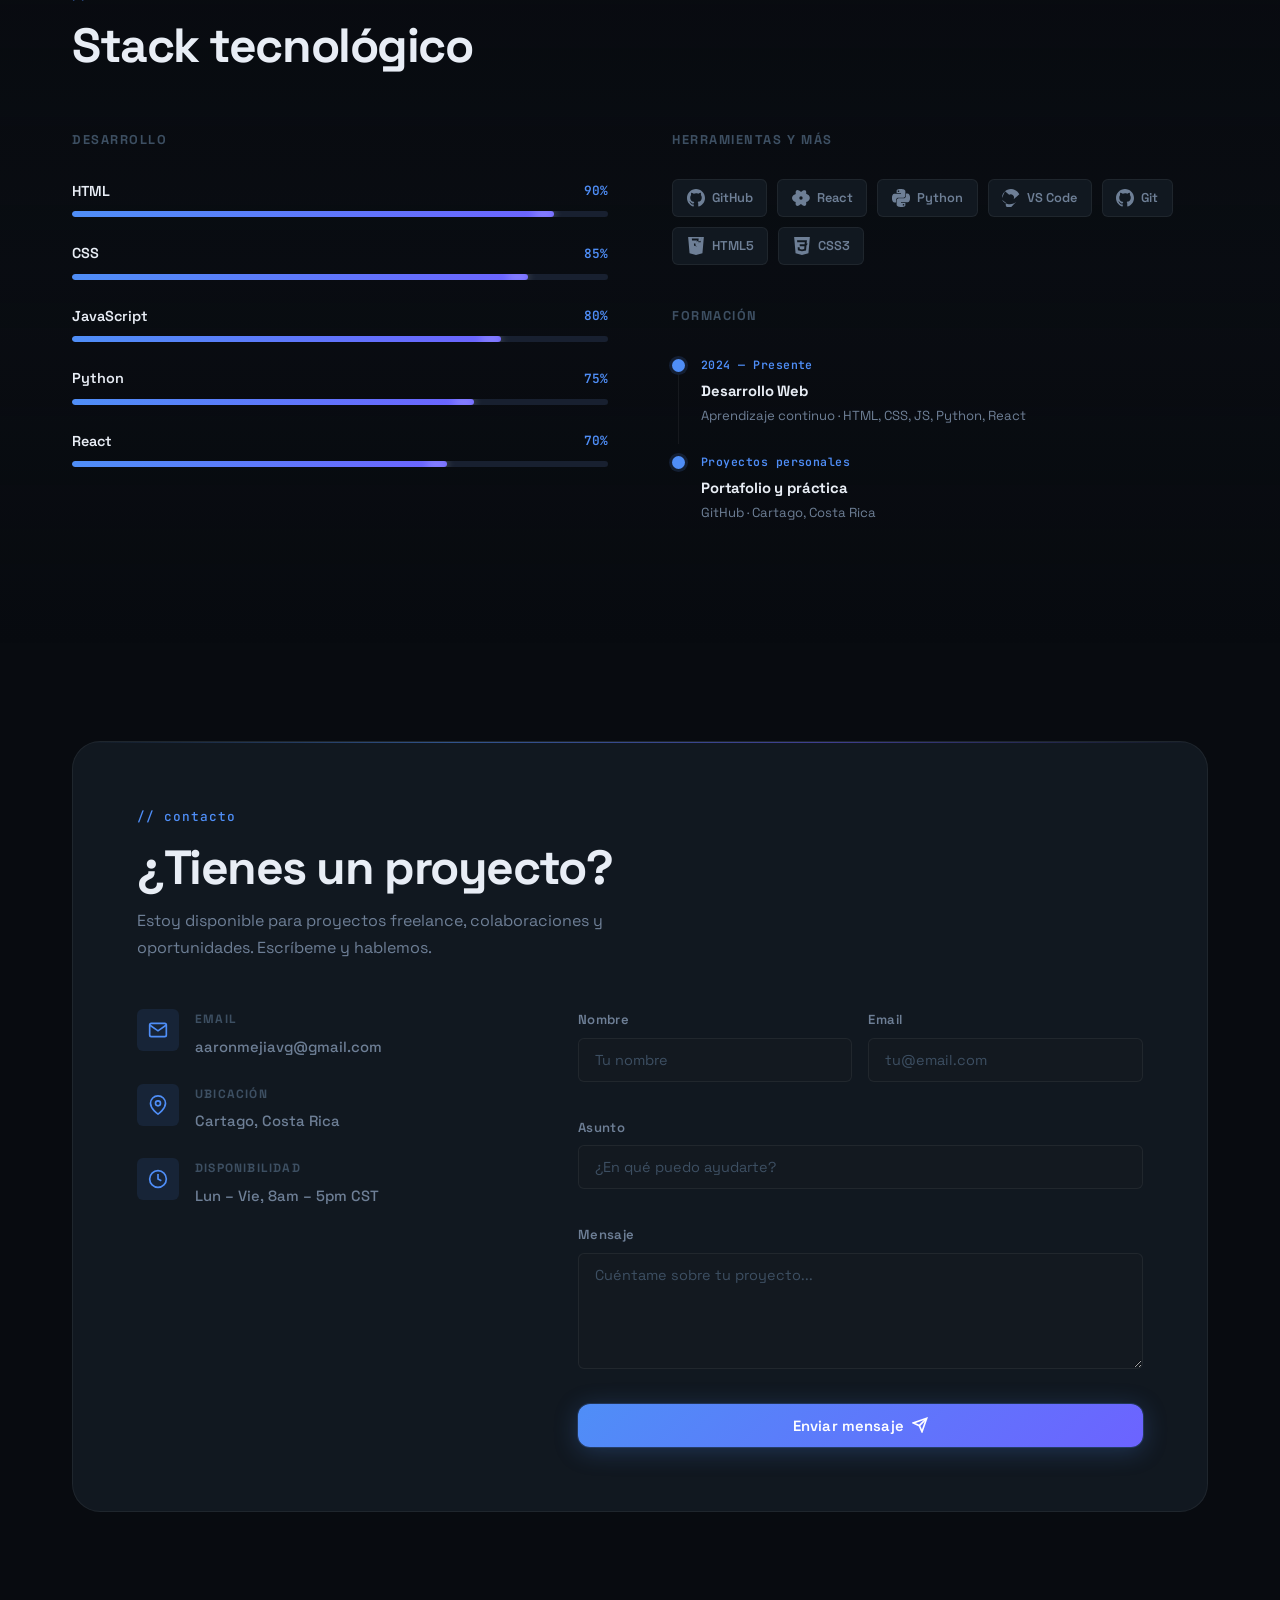
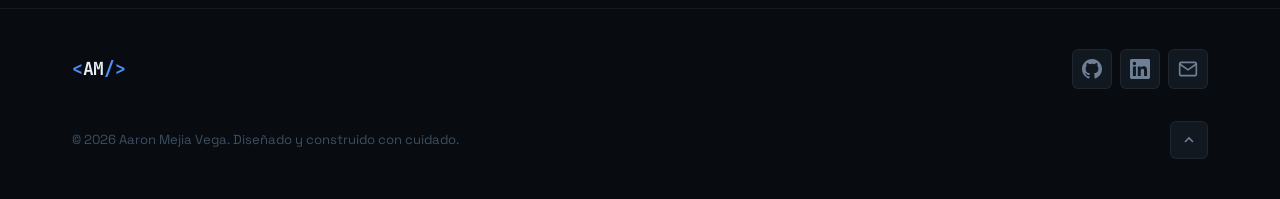
==== commit 4189309f: "Add files via upload" ====
--- a/index.html
+++ b/index.html
@@ -78,6 +78,11 @@
           <span class="stat-number" data-target="5">0</span>
           <span class="stat-label">Lenguajes de programacion</span>
         </div>
+        <div class="stat-divider"></div>
+        <div class="stat">
+          <span class="stat-number" id="visit-counter">0</span>
+          <span class="stat-label">Visitas</span>
+        </div>
       </div>
     </div>
     <div class="hero-visual reveal-right" style="--delay: 0.3s">
@@ -386,5 +391,6 @@
   </footer>
 
   <script src="script.js"></script>
+  <script src="visit-counter.js"></script>
 </body>
 </html>
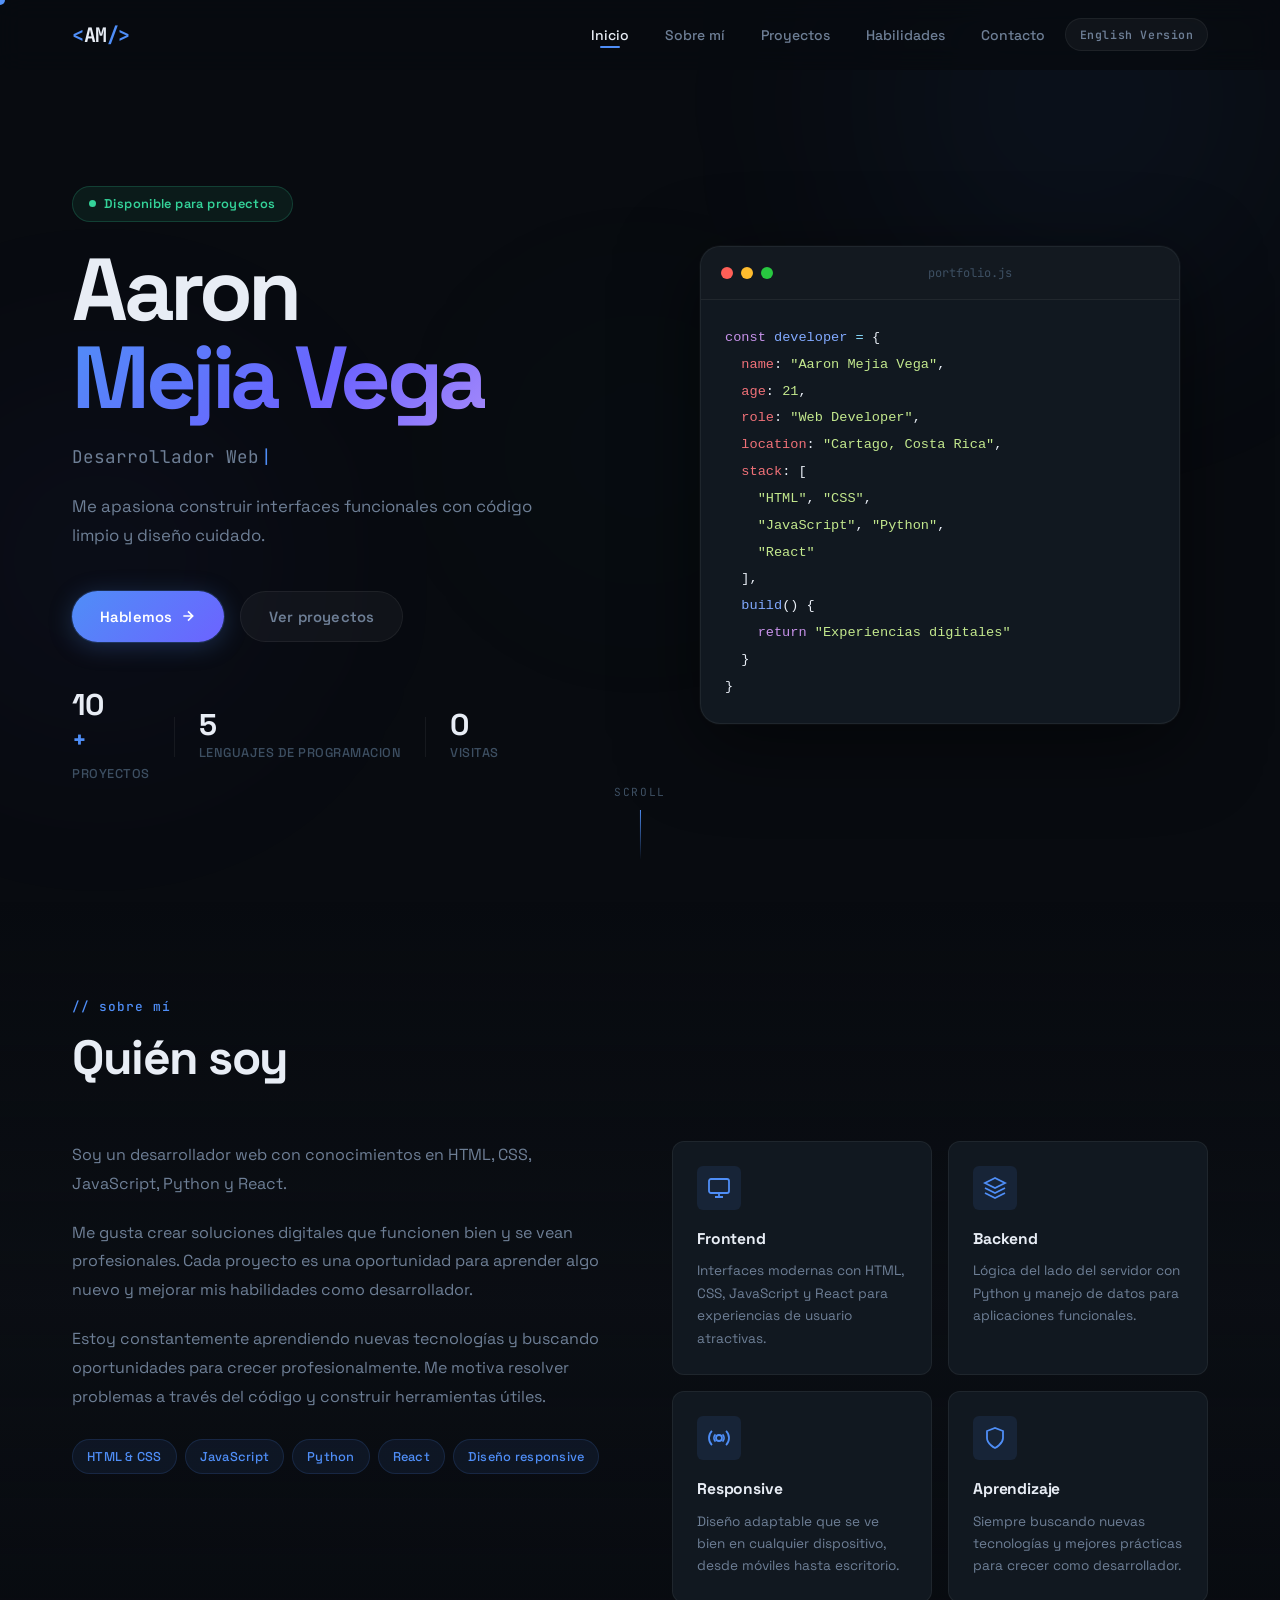
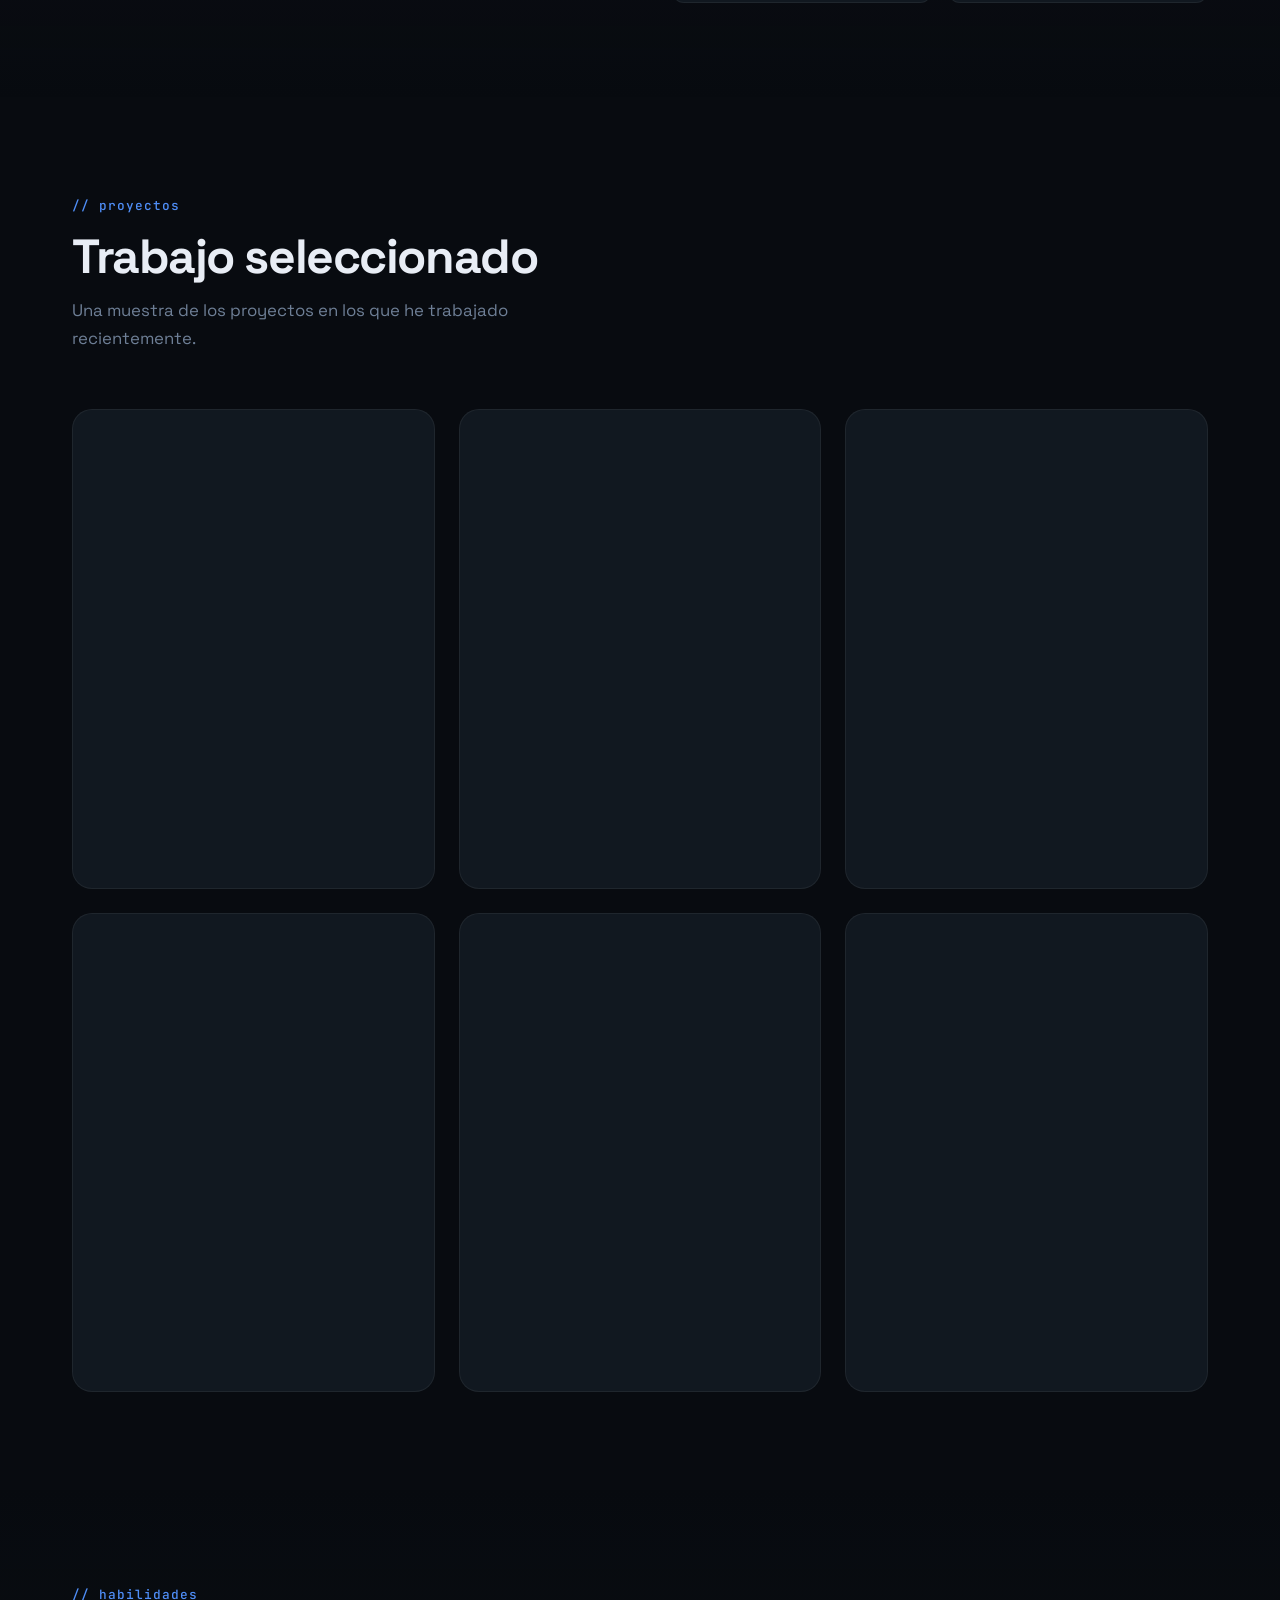
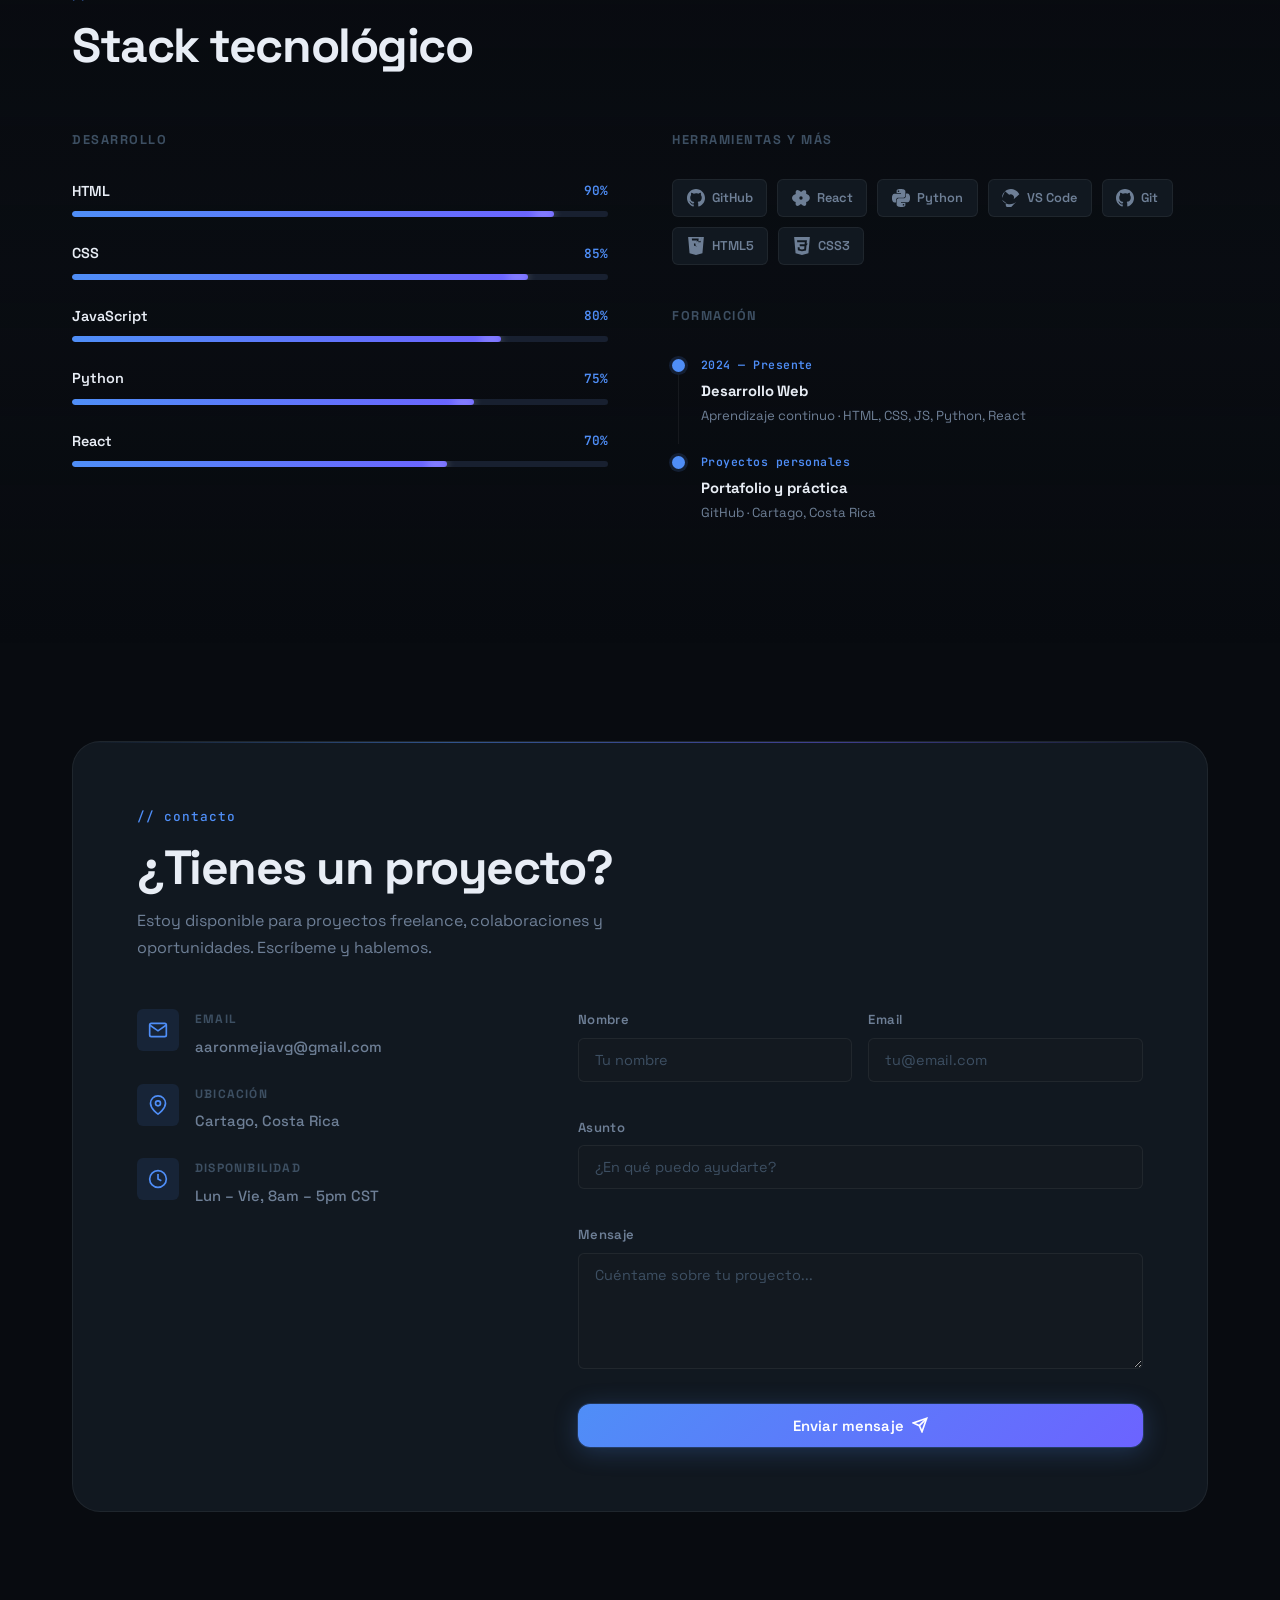
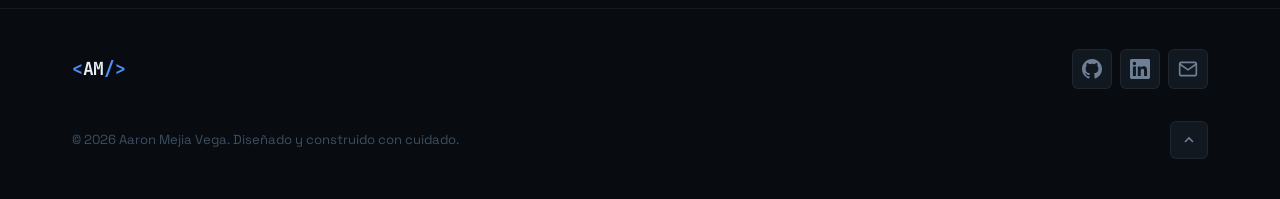
==== commit 5e6afb7e: "Update index.html" ====
--- a/index.html
+++ b/index.html
@@ -8,6 +8,10 @@
   <meta property="og:description" content="Portafolio profesional de Aaron Mejia Vega — Desarrollador Web." />
   <meta property="og:type" content="website" />
   <title>Aaron Mejia Vega — Desarrollador Web</title>
+
+  <script data-goatcounter="https://portafolioofc.goatcounter.com/count"
+          async src="//gc.zgo.at/count.js"></script>
+
   <link rel="icon" type="image/svg+xml" href="favicon.svg" />
   <link rel="preconnect" href="https://fonts.googleapis.com" />
   <link rel="preconnect" href="https://fonts.gstatic.com" crossorigin />
